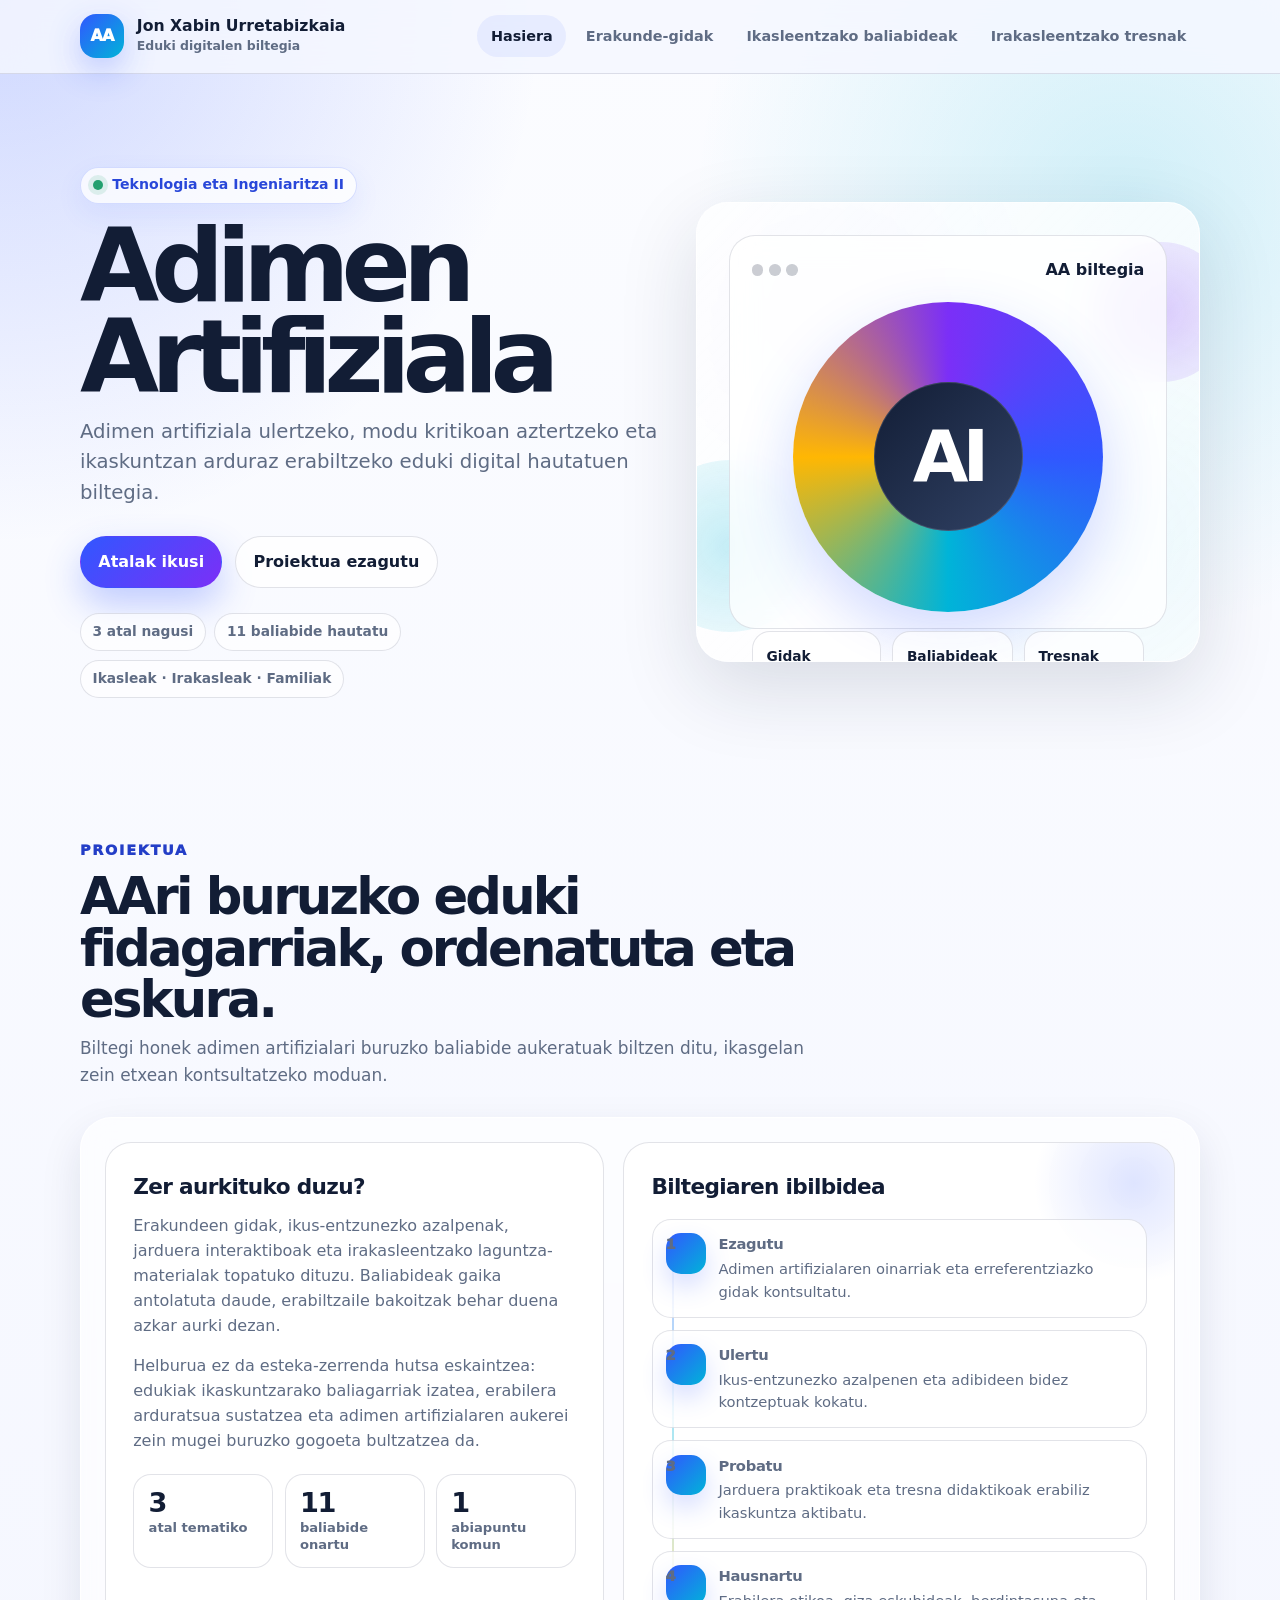
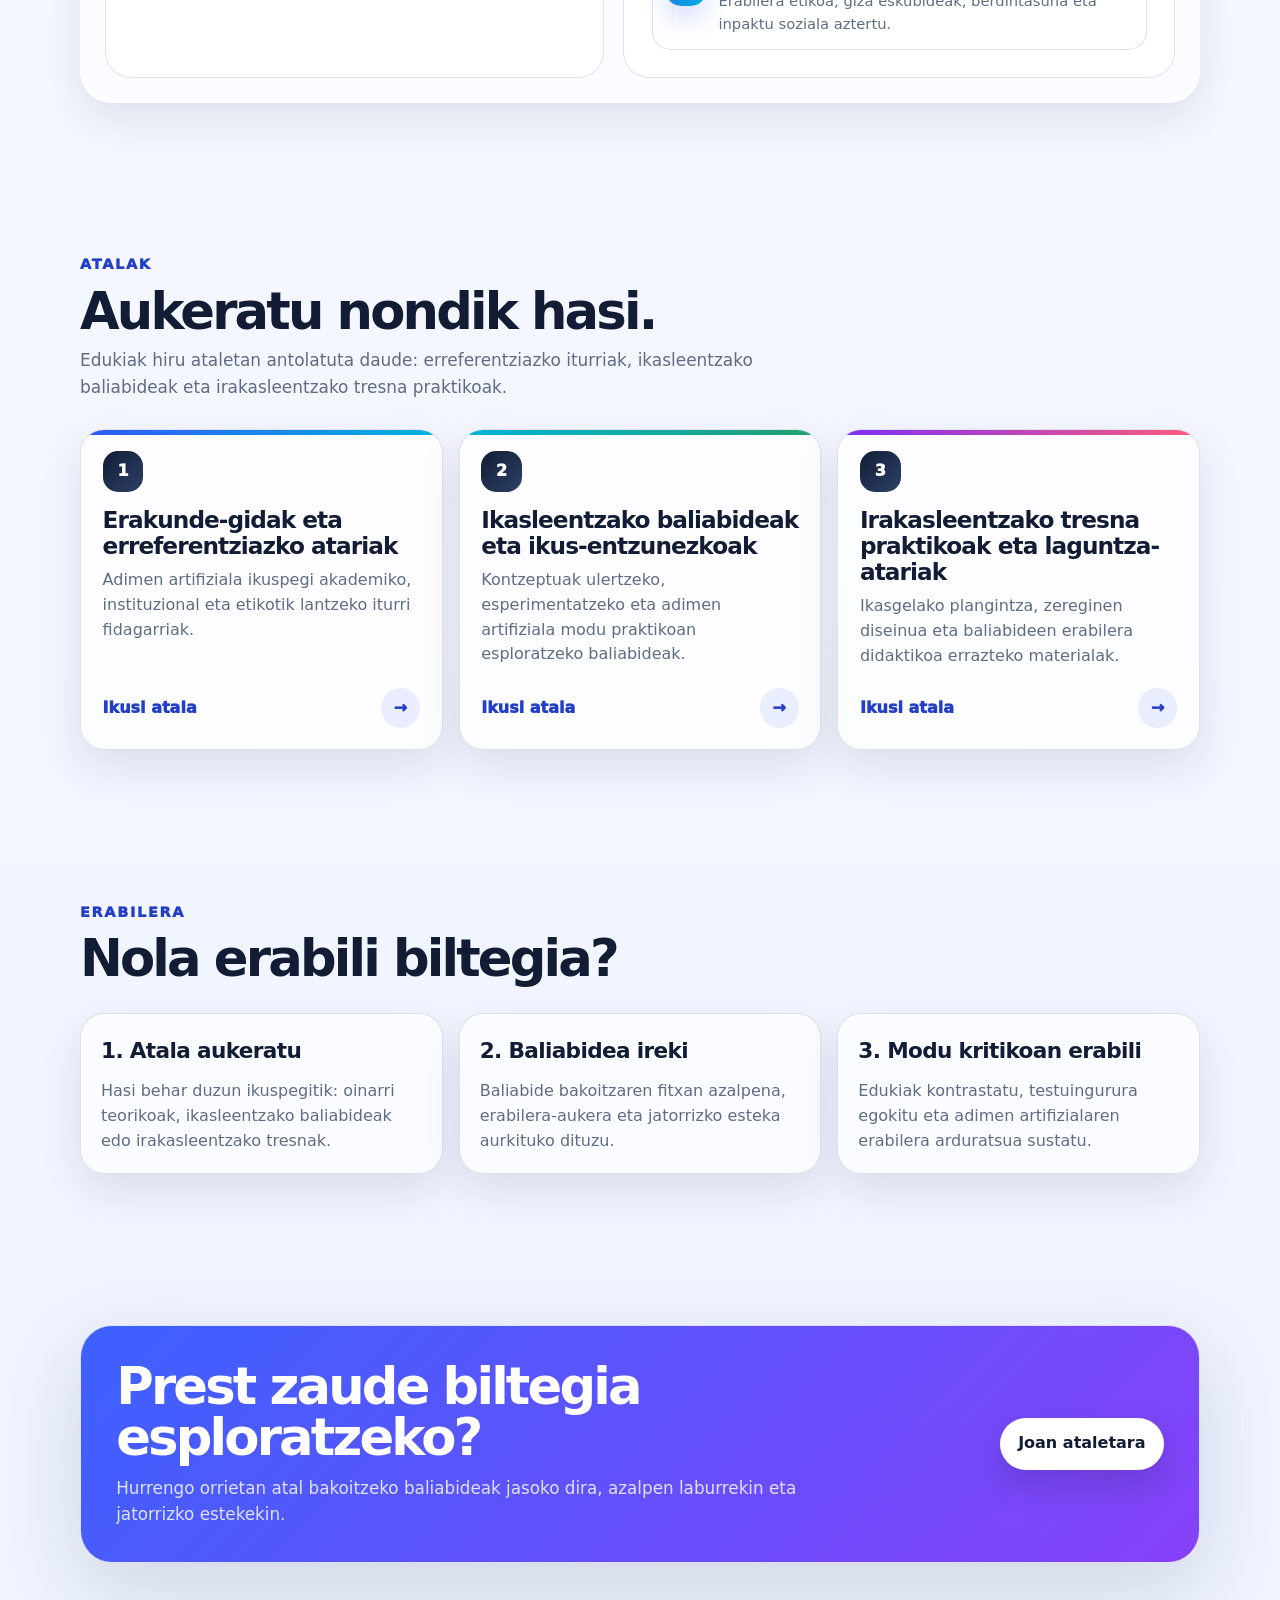
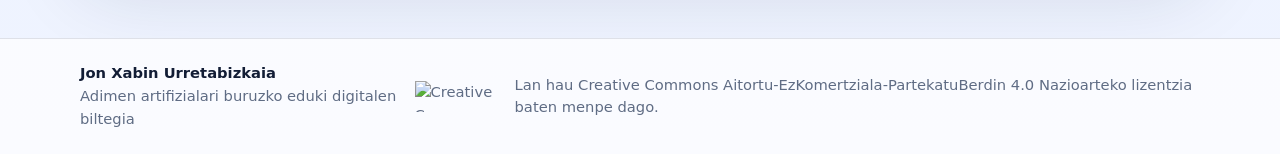
==== index.html @ 2c0e722d "Add files via upload" ====
<!doctype html>
<html lang="eu">
<head>
  <meta charset="utf-8">
  <meta name="viewport" content="width=device-width, initial-scale=1">
  <meta name="description" content="Adimen artifizialari buruzko eduki digitalen biltegi kategorizatua, ikasle, irakasle eta familientzat.">
  <title>Adimen Artifiziala | Eduki digitalen biltegia</title>
  <style>
    :root {
      --bg: #f5f7ff;
      --surface: #ffffff;
      --surface-soft: rgba(255,255,255,.78);
      --ink: #121d35;
      --muted: #5f6c84;
      --line: rgba(31, 45, 80, .13);
      --brand: #3157ff;
      --brand-dark: #233ec7;
      --brand-2: #00b4d8;
      --brand-3: #7b2ff7;
      --accent: #ffb703;
      --green: #23a06f;
      --rose: #ff5c7a;
      --shadow: 0 26px 80px rgba(18, 33, 66, .14);
      --shadow-soft: 0 16px 42px rgba(18, 33, 66, .10);
      --radius-xl: 32px;
      --radius-lg: 24px;
      --radius-md: 18px;
      --max: 1160px;
    }

    * { box-sizing: border-box; }
    html { scroll-behavior: smooth; }
    body {
      margin: 0;
      font-family: Inter, ui-sans-serif, system-ui, -apple-system, BlinkMacSystemFont, "Segoe UI", sans-serif;
      color: var(--ink);
      background:
        radial-gradient(circle at 0 0, rgba(49, 87, 255, .22), transparent 34rem),
        radial-gradient(circle at 88% 6%, rgba(0, 180, 216, .17), transparent 27rem),
        linear-gradient(180deg, #fbfcff 0%, var(--bg) 52%, #eef3ff 100%);
      line-height: 1.55;
    }

    a { color: inherit; }

    .skip-link {
      position: absolute;
      left: -999px;
      top: .8rem;
      z-index: 50;
      padding: .7rem 1rem;
      border-radius: 999px;
      background: var(--ink);
      color: white;
      text-decoration: none;
      font-weight: 800;
    }
    .skip-link:focus { left: .8rem; }

    .site-header {
      position: sticky;
      top: 0;
      z-index: 30;
      border-bottom: 1px solid var(--line);
      background: rgba(245, 247, 255, .84);
      backdrop-filter: blur(18px);
    }

    .header-inner {
      max-width: var(--max);
      margin: 0 auto;
      padding: .9rem 1.25rem;
      display: flex;
      align-items: center;
      justify-content: space-between;
      gap: 1rem;
    }

    .brand {
      display: inline-flex;
      align-items: center;
      gap: .8rem;
      text-decoration: none;
      min-width: fit-content;
    }

    .brand-mark {
      width: 44px;
      height: 44px;
      display: grid;
      place-items: center;
      border-radius: 16px;
      color: white;
      font-weight: 950;
      letter-spacing: -.06em;
      background: linear-gradient(135deg, var(--brand), var(--brand-2));
      box-shadow: 0 12px 32px rgba(49, 87, 255, .28);
    }

    .brand small {
      display: block;
      color: var(--muted);
      font-size: .78rem;
      font-weight: 700;
    }

    .brand strong {
      display: block;
      font-size: .98rem;
      line-height: 1.2;
    }

    nav ul {
      display: flex;
      flex-wrap: wrap;
      justify-content: flex-end;
      gap: .35rem;
      margin: 0;
      padding: 0;
      list-style: none;
    }

    nav a {
      display: inline-flex;
      align-items: center;
      min-height: 42px;
      padding: .56rem .86rem;
      border-radius: 999px;
      color: var(--muted);
      font-size: .9rem;
      font-weight: 800;
      text-decoration: none;
    }

    nav a[aria-current="page"],
    nav a:hover,
    nav a:focus-visible {
      color: var(--ink);
      background: rgba(49, 87, 255, .08);
      outline: none;
    }

    main { overflow: hidden; }

    .section {
      max-width: var(--max);
      margin: 0 auto;
      padding: 4.7rem 1.25rem;
    }

    .hero {
      position: relative;
      max-width: var(--max);
      margin: 0 auto;
      padding: 5.8rem 1.25rem 4.1rem;
      display: grid;
      grid-template-columns: minmax(0, 1.07fr) minmax(310px, .93fr);
      gap: 2.3rem;
      align-items: center;
    }

    .eyebrow {
      display: inline-flex;
      align-items: center;
      gap: .58rem;
      width: fit-content;
      padding: .42rem .76rem;
      border: 1px solid rgba(49, 87, 255, .18);
      border-radius: 999px;
      color: #2947d9;
      background: rgba(255, 255, 255, .74);
      font-size: .88rem;
      font-weight: 850;
      box-shadow: 0 10px 28px rgba(49, 87, 255, .08);
    }

    .eyebrow::before {
      content: "";
      width: .62rem;
      height: .62rem;
      border-radius: 50%;
      background: var(--green);
      box-shadow: 0 0 0 5px rgba(35, 160, 111, .13);
    }

    h1 {
      margin: 1.1rem 0 .95rem;
      max-width: 11ch;
      font-size: clamp(3.15rem, 8vw, 7rem);
      line-height: .88;
      letter-spacing: -.08em;
    }

    .hero-lead {
      max-width: 62ch;
      margin: 0;
      color: var(--muted);
      font-size: clamp(1.05rem, 2vw, 1.23rem);
    }

    .hero-actions {
      display: flex;
      flex-wrap: wrap;
      gap: .8rem;
      margin-top: 1.75rem;
    }

    .button {
      display: inline-flex;
      align-items: center;
      justify-content: center;
      min-height: 49px;
      padding: .78rem 1.08rem;
      border: 1px solid transparent;
      border-radius: 999px;
      font-weight: 900;
      text-decoration: none;
      transition: transform .18s ease, box-shadow .18s ease, background .18s ease;
    }

    .button:hover,
    .button:focus-visible {
      transform: translateY(-2px);
      outline: none;
    }

    .button-primary {
      color: white;
      background: linear-gradient(135deg, var(--brand), var(--brand-3));
      box-shadow: 0 16px 36px rgba(49, 87, 255, .29);
    }

    .button-secondary {
      color: var(--ink);
      border-color: var(--line);
      background: rgba(255, 255, 255, .78);
    }

    .hero-tags {
      display: flex;
      flex-wrap: wrap;
      gap: .55rem;
      margin-top: 1.55rem;
    }

    .tag {
      display: inline-flex;
      align-items: center;
      gap: .42rem;
      padding: .46rem .72rem;
      border: 1px solid var(--line);
      border-radius: 999px;
      color: var(--muted);
      background: rgba(255, 255, 255, .64);
      font-size: .86rem;
      font-weight: 780;
    }

    .hero-visual {
      position: relative;
      min-height: 460px;
      border: 1px solid rgba(255,255,255,.86);
      border-radius: var(--radius-xl);
      background:
        linear-gradient(135deg, rgba(255,255,255,.94), rgba(255,255,255,.64)),
        radial-gradient(circle at 20% 20%, rgba(49, 87, 255, .22), transparent 15rem),
        radial-gradient(circle at 82% 72%, rgba(0, 180, 216, .22), transparent 14rem);
      box-shadow: var(--shadow);
      overflow: hidden;
    }

    .orb {
      position: absolute;
      border-radius: 50%;
      filter: blur(.2px);
      opacity: .9;
    }

    .orb-1 {
      width: 8.8rem;
      height: 8.8rem;
      right: -2rem;
      top: 2.4rem;
      background: radial-gradient(circle, rgba(123,47,247,.26), rgba(123,47,247,.05));
    }

    .orb-2 {
      width: 10.8rem;
      height: 10.8rem;
      left: -3.4rem;
      bottom: 1.8rem;
      background: radial-gradient(circle, rgba(0,180,216,.25), rgba(0,180,216,.04));
    }

    .visual-card {
      position: absolute;
      inset: 2rem;
      display: grid;
      align-content: space-between;
      border: 1px solid var(--line);
      border-radius: 26px;
      padding: 1.35rem;
      background: rgba(255, 255, 255, .78);
      backdrop-filter: blur(14px);
    }

    .visual-top {
      display: flex;
      align-items: center;
      justify-content: space-between;
      gap: 1rem;
    }

    .window-dots {
      display: flex;
      gap: .36rem;
    }

    .window-dots span {
      width: .72rem;
      height: .72rem;
      border-radius: 50%;
      background: rgba(18, 29, 53, .22);
    }

    .ai-core {
      width: min(100%, 310px);
      aspect-ratio: 1;
      margin: 1.2rem auto;
      display: grid;
      place-items: center;
      border-radius: 50%;
      background:
        radial-gradient(circle, rgba(255,255,255,.97) 0 31%, transparent 32%),
        conic-gradient(from 90deg, var(--brand), var(--brand-2), var(--accent), var(--brand-3), var(--brand));
      box-shadow: 0 24px 60px rgba(49, 87, 255, .22);
    }

    .ai-core strong {
      width: 48%;
      aspect-ratio: 1;
      display: grid;
      place-items: center;
      border-radius: 50%;
      color: white;
      font-size: clamp(2.4rem, 6vw, 4.5rem);
      letter-spacing: -.08em;
      background: linear-gradient(135deg, var(--ink), #314265);
      box-shadow: inset 0 0 0 1px rgba(255,255,255,.14);
    }

    .visual-grid {
      display: grid;
      grid-template-columns: repeat(3, 1fr);
      gap: .7rem;
    }

    .mini-card {
      min-height: 92px;
      border: 1px solid var(--line);
      border-radius: 18px;
      padding: .85rem;
      background: rgba(255,255,255,.70);
    }

    .mini-card b {
      display: block;
      margin-bottom: .2rem;
      font-size: .86rem;
    }

    .mini-card span {
      display: block;
      color: var(--muted);
      font-size: .77rem;
      line-height: 1.35;
    }

    .section-head {
      display: grid;
      gap: .65rem;
      max-width: 760px;
      margin-bottom: 1.8rem;
    }

    .section-kicker {
      color: var(--brand-dark);
      font-size: .9rem;
      font-weight: 950;
      text-transform: uppercase;
      letter-spacing: .12em;
    }

    h2 {
      margin: 0;
      font-size: clamp(2rem, 4vw, 3.35rem);
      line-height: 1;
      letter-spacing: -.055em;
    }

    .section-head p {
      margin: 0;
      color: var(--muted);
      font-size: 1.06rem;
    }

    .intro-panel {
      display: grid;
      grid-template-columns: minmax(0, .95fr) minmax(300px, 1.05fr);
      gap: 1.2rem;
      align-items: stretch;
      border: 1px solid rgba(255,255,255,.82);
      border-radius: var(--radius-xl);
      padding: clamp(1rem, 2.5vw, 1.5rem);
      background: rgba(255, 255, 255, .62);
      box-shadow: var(--shadow-soft);
      backdrop-filter: blur(14px);
    }

    .intro-copy,
    .infographic {
      border: 1px solid var(--line);
      border-radius: 26px;
      background: rgba(255,255,255,.78);
    }

    .intro-copy {
      padding: clamp(1.2rem, 3vw, 1.7rem);
    }

    .intro-copy h3,
    .infographic h3,
    .use-card h3 {
      margin: 0 0 .7rem;
      font-size: 1.35rem;
      letter-spacing: -.03em;
    }

    .intro-copy p {
      margin: 0 0 1rem;
      color: var(--muted);
    }

    .intro-stats {
      display: grid;
      grid-template-columns: repeat(3, 1fr);
      gap: .7rem;
      margin-top: 1.25rem;
    }

    .stat {
      padding: .9rem;
      border: 1px solid var(--line);
      border-radius: 18px;
      background: #fff;
    }

    .stat strong {
      display: block;
      font-size: 1.7rem;
      line-height: 1;
      letter-spacing: -.05em;
    }

    .stat span {
      display: block;
      margin-top: .25rem;
      color: var(--muted);
      font-size: .82rem;
      font-weight: 730;
      line-height: 1.25;
    }

    .infographic {
      position: relative;
      padding: clamp(1.2rem, 3vw, 1.7rem);
      overflow: hidden;
    }

    .infographic::before {
      content: "";
      position: absolute;
      right: -4rem;
      top: -4rem;
      width: 13rem;
      height: 13rem;
      border-radius: 50%;
      background: radial-gradient(circle, rgba(49, 87, 255, .16), transparent 68%);
    }

    .flow {
      position: relative;
      display: grid;
      gap: .75rem;
      margin-top: 1rem;
    }

    .flow::before {
      content: "";
      position: absolute;
      left: 1.27rem;
      top: 1.7rem;
      bottom: 1.7rem;
      width: 2px;
      background: linear-gradient(180deg, var(--brand), var(--brand-2), var(--accent));
      opacity: .32;
    }

    .flow-item {
      position: relative;
      display: grid;
      grid-template-columns: 2.55rem 1fr;
      gap: .75rem;
      align-items: start;
      padding: .82rem;
      border: 1px solid var(--line);
      border-radius: 19px;
      background: rgba(255,255,255,.82);
    }

    .flow-icon {
      position: relative;
      z-index: 1;
      width: 2.55rem;
      height: 2.55rem;
      display: grid;
      place-items: center;
      border-radius: 15px;
      color: white;
      font-weight: 950;
      background: linear-gradient(135deg, var(--brand), var(--brand-2));
      box-shadow: 0 12px 26px rgba(49, 87, 255, .20);
    }

    .flow-item b {
      display: block;
      margin-bottom: .12rem;
      letter-spacing: -.02em;
    }

    .flow-item span {
      display: block;
      color: var(--muted);
      font-size: .92rem;
    }

    .category-grid {
      display: grid;
      grid-template-columns: repeat(3, 1fr);
      gap: 1rem;
      margin-top: 1.25rem;
    }

    .category-card {
      position: relative;
      min-height: 290px;
      display: flex;
      flex-direction: column;
      justify-content: space-between;
      gap: 1.25rem;
      padding: 1.35rem;
      border: 1px solid var(--line);
      border-radius: var(--radius-lg);
      background: rgba(255,255,255,.78);
      box-shadow: var(--shadow-soft);
      text-decoration: none;
      overflow: hidden;
      transition: transform .18s ease, box-shadow .18s ease, border-color .18s ease;
    }

    .category-card::before {
      content: "";
      position: absolute;
      inset: 0 0 auto 0;
      height: .35rem;
      background: linear-gradient(90deg, var(--brand), var(--brand-2));
    }

    .category-card:nth-child(2)::before { background: linear-gradient(90deg, var(--brand-2), var(--green)); }
    .category-card:nth-child(3)::before { background: linear-gradient(90deg, var(--brand-3), var(--rose)); }

    .category-card:hover,
    .category-card:focus-visible {
      transform: translateY(-5px);
      border-color: rgba(49, 87, 255, .28);
      box-shadow: 0 28px 70px rgba(18, 33, 66, .15);
      outline: none;
    }

    .category-number {
      width: 2.55rem;
      height: 2.55rem;
      display: grid;
      place-items: center;
      border-radius: 15px;
      color: white;
      font-weight: 950;
      background: linear-gradient(135deg, var(--ink), #2d4067);
    }

    .category-card h3 {
      margin: .95rem 0 .55rem;
      font-size: 1.45rem;
      line-height: 1.12;
      letter-spacing: -.04em;
    }

    .category-card p {
      margin: 0;
      color: var(--muted);
    }

    .card-bottom {
      display: flex;
      align-items: center;
      justify-content: space-between;
      gap: 1rem;
      color: var(--brand-dark);
      font-weight: 930;
    }

    .arrow {
      width: 2.45rem;
      height: 2.45rem;
      display: grid;
      place-items: center;
      border-radius: 50%;
      background: rgba(49, 87, 255, .09);
    }

    .use-grid {
      display: grid;
      grid-template-columns: repeat(3, 1fr);
      gap: 1rem;
    }

    .use-card {
      padding: 1.25rem;
      border: 1px solid var(--line);
      border-radius: var(--radius-lg);
      background: rgba(255,255,255,.72);
      box-shadow: var(--shadow-soft);
    }

    .use-card p {
      margin: 0;
      color: var(--muted);
    }

    .cta {
      border: 1px solid rgba(255,255,255,.8);
      border-radius: var(--radius-xl);
      padding: clamp(1.4rem, 4vw, 2.2rem);
      background:
        linear-gradient(135deg, rgba(49, 87, 255, .94), rgba(123, 47, 247, .91)),
        radial-gradient(circle at 90% 0, rgba(255,255,255,.28), transparent 18rem);
      color: white;
      box-shadow: var(--shadow);
    }

    .cta-inner {
      display: flex;
      align-items: center;
      justify-content: space-between;
      gap: 1.2rem;
    }

    .cta h2 {
      max-width: 700px;
      margin-bottom: .7rem;
    }

    .cta p {
      max-width: 760px;
      margin: 0;
      color: rgba(255,255,255,.82);
      font-size: 1.05rem;
    }

    .cta .button {
      min-width: fit-content;
      color: var(--ink);
      background: white;
      box-shadow: 0 14px 34px rgba(0,0,0,.15);
    }

    .site-footer {
      border-top: 1px solid var(--line);
      background: rgba(255,255,255,.72);
    }

    .footer-inner {
      max-width: var(--max);
      margin: 0 auto;
      padding: 1.45rem 1.25rem;
      display: flex;
      align-items: center;
      justify-content: space-between;
      gap: 1rem;
      color: var(--muted);
      font-size: .92rem;
    }

    .license {
      display: flex;
      align-items: center;
      gap: .75rem;
    }

    .license img {
      width: 88px;
      height: 31px;
      flex: 0 0 auto;
    }

    .footer-inner strong { color: var(--ink); }

    @media (max-width: 920px) {
      .header-inner {
        align-items: flex-start;
        flex-direction: column;
      }

      nav ul { justify-content: flex-start; }

      .hero,
      .intro-panel {
        grid-template-columns: 1fr;
      }

      .hero { padding-top: 4.2rem; }
      .hero-visual { min-height: 410px; }
      .category-grid,
      .use-grid { grid-template-columns: 1fr; }
      .cta-inner { align-items: flex-start; flex-direction: column; }
    }

    @media (max-width: 620px) {
      h1 { font-size: clamp(2.9rem, 18vw, 4.2rem); }
      .section { padding: 3.4rem 1rem; }
      .hero { padding: 3.6rem 1rem 3rem; }
      .visual-card { inset: 1rem; }
      .visual-grid { grid-template-columns: 1fr; }
      .mini-card { min-height: unset; }
      .intro-stats { grid-template-columns: 1fr; }
      .footer-inner { align-items: flex-start; flex-direction: column; }
      .license { align-items: flex-start; flex-direction: column; }
    }
  </style>
</head>
<body>
  <a class="skip-link" href="#edukia">Joan edukira</a>

  <header class="site-header">
    <div class="header-inner">
      <a class="brand" href="index.html" aria-label="Hasierara joan">
        <span class="brand-mark" aria-hidden="true">AA</span>
        <span>
          <strong>Jon Xabin Urretabizkaia</strong>
          <small>Eduki digitalen biltegia</small>
        </span>
      </a>

      <nav aria-label="Nabigazio nagusia">
        <ul>
          <li><a href="index.html" aria-current="page">Hasiera</a></li>
          <li><a href="erakunde-gidak.html">Erakunde-gidak</a></li>
          <li><a href="ikasleentzako-baliabideak.html">Ikasleentzako baliabideak</a></li>
          <li><a href="irakasleentzako-tresnak.html">Irakasleentzako tresnak</a></li>
        </ul>
      </nav>
    </div>
  </header>

  <main id="edukia">
    <section class="hero" aria-labelledby="hero-title">
      <div>
        <span class="eyebrow">Teknologia eta Ingeniaritza II</span>
        <h1 id="hero-title">Adimen Artifiziala</h1>
        <p class="hero-lead">
          Adimen artifiziala ulertzeko, modu kritikoan aztertzeko eta ikaskuntzan arduraz erabiltzeko eduki digital hautatuen biltegia.
        </p>
        <div class="hero-actions">
          <a class="button button-primary" href="#atalak">Atalak ikusi</a>
          <a class="button button-secondary" href="#proiektua">Proiektua ezagutu</a>
        </div>
        <div class="hero-tags" aria-label="Biltegiaren ezaugarri nagusiak">
          <span class="tag">3 atal nagusi</span>
          <span class="tag">11 baliabide hautatu</span>
          <span class="tag">Ikasleak · Irakasleak · Familiak</span>
        </div>
      </div>

      <div class="hero-visual" aria-hidden="true">
        <span class="orb orb-1"></span>
        <span class="orb orb-2"></span>
        <div class="visual-card">
          <div class="visual-top">
            <div class="window-dots"><span></span><span></span><span></span></div>
            <strong>AA biltegia</strong>
          </div>
          <div class="ai-core"><strong>AI</strong></div>
          <div class="visual-grid">
            <div class="mini-card"><b>Gidak</b><span>Erreferentziazko iturriak</span></div>
            <div class="mini-card"><b>Baliabideak</b><span>Ikasgelarako edukiak</span></div>
            <div class="mini-card"><b>Tresnak</b><span>Praktikarako laguntzak</span></div>
          </div>
        </div>
      </div>
    </section>

    <section id="proiektua" class="section" aria-labelledby="proiektua-title">
      <div class="section-head">
        <span class="section-kicker">Proiektua</span>
        <h2 id="proiektua-title">AAri buruzko eduki fidagarriak, ordenatuta eta eskura.</h2>
        <p>
          Biltegi honek adimen artifizialari buruzko baliabide aukeratuak biltzen ditu, ikasgelan zein etxean kontsultatzeko moduan.
        </p>
      </div>

      <div class="intro-panel">
        <article class="intro-copy">
          <h3>Zer aurkituko duzu?</h3>
          <p>
            Erakundeen gidak, ikus-entzunezko azalpenak, jarduera interaktiboak eta irakasleentzako laguntza-materialak topatuko dituzu. Baliabideak gaika antolatuta daude, erabiltzaile bakoitzak behar duena azkar aurki dezan.
          </p>
          <p>
            Helburua ez da esteka-zerrenda hutsa eskaintzea: edukiak ikaskuntzarako baliagarriak izatea, erabilera arduratsua sustatzea eta adimen artifizialaren aukerei zein mugei buruzko gogoeta bultzatzea da.
          </p>

          <div class="intro-stats" aria-label="Biltegiaren laburpena">
            <div class="stat"><strong>3</strong><span>atal tematiko</span></div>
            <div class="stat"><strong>11</strong><span>baliabide onartu</span></div>
            <div class="stat"><strong>1</strong><span>abiapuntu komun</span></div>
          </div>
        </article>

        <aside class="infographic" aria-labelledby="infografia-title">
          <h3 id="infografia-title">Biltegiaren ibilbidea</h3>
          <div class="flow">
            <div class="flow-item">
              <span class="flow-icon">1</span>
              <span><b>Ezagutu</b><span>Adimen artifizialaren oinarriak eta erreferentziazko gidak kontsultatu.</span></span>
            </div>
            <div class="flow-item">
              <span class="flow-icon">2</span>
              <span><b>Ulertu</b><span>Ikus-entzunezko azalpenen eta adibideen bidez kontzeptuak kokatu.</span></span>
            </div>
            <div class="flow-item">
              <span class="flow-icon">3</span>
              <span><b>Probatu</b><span>Jarduera praktikoak eta tresna didaktikoak erabiliz ikaskuntza aktibatu.</span></span>
            </div>
            <div class="flow-item">
              <span class="flow-icon">4</span>
              <span><b>Hausnartu</b><span>Erabilera etikoa, giza eskubideak, berdintasuna eta inpaktu soziala aztertu.</span></span>
            </div>
          </div>
        </aside>
      </div>
    </section>

    <section id="atalak" class="section" aria-labelledby="atalak-title">
      <div class="section-head">
        <span class="section-kicker">Atalak</span>
        <h2 id="atalak-title">Aukeratu nondik hasi.</h2>
        <p>
          Edukiak hiru ataletan antolatuta daude: erreferentziazko iturriak, ikasleentzako baliabideak eta irakasleentzako tresna praktikoak.
        </p>
      </div>

      <div class="category-grid">
        <a class="category-card" href="erakunde-gidak.html">
          <div>
            <span class="category-number">1</span>
            <h3>Erakunde-gidak eta erreferentziazko atariak</h3>
            <p>Adimen artifiziala ikuspegi akademiko, instituzional eta etikotik lantzeko iturri fidagarriak.</p>
          </div>
          <div class="card-bottom"><span>Ikusi atala</span><span class="arrow">→</span></div>
        </a>

        <a class="category-card" href="ikasleentzako-baliabideak.html">
          <div>
            <span class="category-number">2</span>
            <h3>Ikasleentzako baliabideak eta ikus-entzunezkoak</h3>
            <p>Kontzeptuak ulertzeko, esperimentatzeko eta adimen artifiziala modu praktikoan esploratzeko baliabideak.</p>
          </div>
          <div class="card-bottom"><span>Ikusi atala</span><span class="arrow">→</span></div>
        </a>

        <a class="category-card" href="irakasleentzako-tresnak.html">
          <div>
            <span class="category-number">3</span>
            <h3>Irakasleentzako tresna praktikoak eta laguntza-atariak</h3>
            <p>Ikasgelako plangintza, zereginen diseinua eta baliabideen erabilera didaktikoa errazteko materialak.</p>
          </div>
          <div class="card-bottom"><span>Ikusi atala</span><span class="arrow">→</span></div>
        </a>
      </div>
    </section>

    <section class="section" aria-labelledby="erabilera-title">
      <div class="section-head">
        <span class="section-kicker">Erabilera</span>
        <h2 id="erabilera-title">Nola erabili biltegia?</h2>
      </div>

      <div class="use-grid">
        <article class="use-card">
          <h3>1. Atala aukeratu</h3>
          <p>Hasi behar duzun ikuspegitik: oinarri teorikoak, ikasleentzako baliabideak edo irakasleentzako tresnak.</p>
        </article>
        <article class="use-card">
          <h3>2. Baliabidea ireki</h3>
          <p>Baliabide bakoitzaren fitxan azalpena, erabilera-aukera eta jatorrizko esteka aurkituko dituzu.</p>
        </article>
        <article class="use-card">
          <h3>3. Modu kritikoan erabili</h3>
          <p>Edukiak kontrastatu, testuingurura egokitu eta adimen artifizialaren erabilera arduratsua sustatu.</p>
        </article>
      </div>
    </section>

    <section class="section" aria-labelledby="cta-title">
      <div class="cta">
        <div class="cta-inner">
          <div>
            <h2 id="cta-title">Prest zaude biltegia esploratzeko?</h2>
            <p>Hurrengo orrietan atal bakoitzeko baliabideak jasoko dira, azalpen laburrekin eta jatorrizko estekekin.</p>
          </div>
          <a class="button" href="#atalak">Joan ataletara</a>
        </div>
      </div>
    </section>
  </main>

  <footer class="site-footer">
    <div class="footer-inner">
      <div>
        <strong>Jon Xabin Urretabizkaia</strong><br>
        Adimen artifizialari buruzko eduki digitalen biltegia
      </div>
      <div class="license">
        <img src="https://licensebuttons.net/l/by-nc-sa/4.0/88x31.png" alt="Creative Commons BY-NC-SA 4.0 lizentziaren ikonoa">
        <span>Lan hau Creative Commons Aitortu-EzKomertziala-PartekatuBerdin 4.0 Nazioarteko lizentzia baten menpe dago.</span>
      </div>
    </div>
  </footer>
</body>
</html>
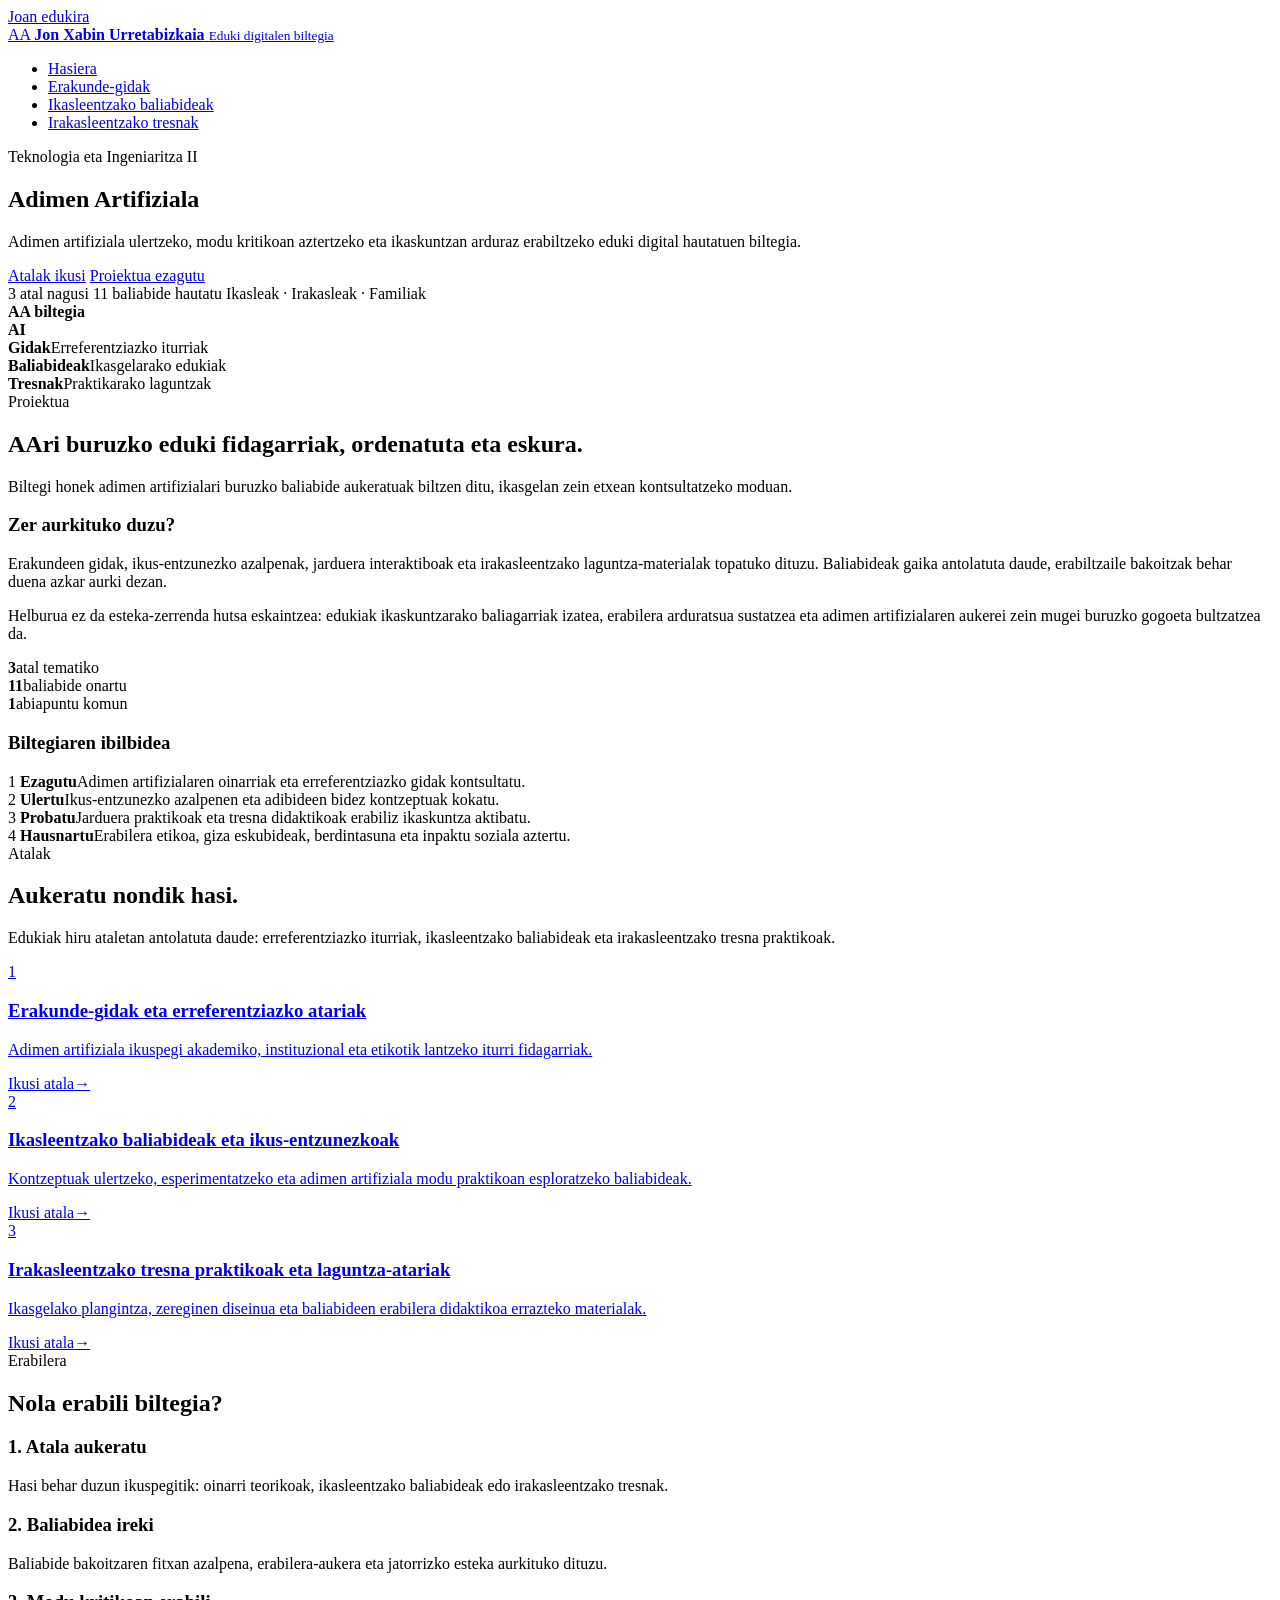
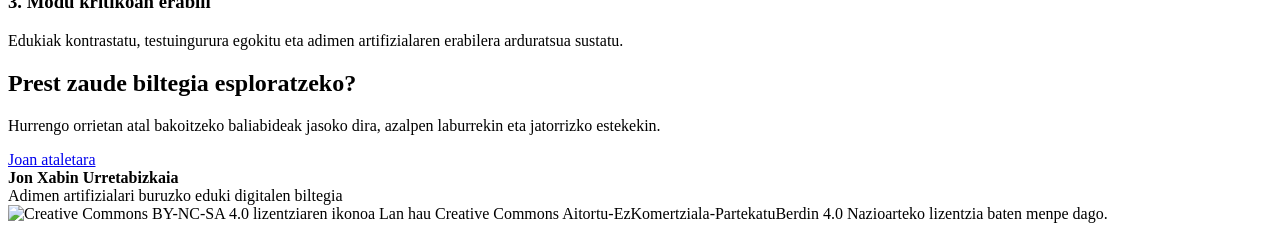
==== commit 4811a85f: "Remove CSS styles from index.html Removed extensive CSS styles from index.html." ====
--- a/index.html
+++ b/index.html
@@ -5,748 +5,6 @@
   <meta name="viewport" content="width=device-width, initial-scale=1">
   <meta name="description" content="Adimen artifizialari buruzko eduki digitalen biltegi kategorizatua, ikasle, irakasle eta familientzat.">
   <title>Adimen Artifiziala | Eduki digitalen biltegia</title>
-  <style>
-    :root {
-      --bg: #f5f7ff;
-      --surface: #ffffff;
-      --surface-soft: rgba(255,255,255,.78);
-      --ink: #121d35;
-      --muted: #5f6c84;
-      --line: rgba(31, 45, 80, .13);
-      --brand: #3157ff;
-      --brand-dark: #233ec7;
-      --brand-2: #00b4d8;
-      --brand-3: #7b2ff7;
-      --accent: #ffb703;
-      --green: #23a06f;
-      --rose: #ff5c7a;
-      --shadow: 0 26px 80px rgba(18, 33, 66, .14);
-      --shadow-soft: 0 16px 42px rgba(18, 33, 66, .10);
-      --radius-xl: 32px;
-      --radius-lg: 24px;
-      --radius-md: 18px;
-      --max: 1160px;
-    }
-
-    * { box-sizing: border-box; }
-    html { scroll-behavior: smooth; }
-    body {
-      margin: 0;
-      font-family: Inter, ui-sans-serif, system-ui, -apple-system, BlinkMacSystemFont, "Segoe UI", sans-serif;
-      color: var(--ink);
-      background:
-        radial-gradient(circle at 0 0, rgba(49, 87, 255, .22), transparent 34rem),
-        radial-gradient(circle at 88% 6%, rgba(0, 180, 216, .17), transparent 27rem),
-        linear-gradient(180deg, #fbfcff 0%, var(--bg) 52%, #eef3ff 100%);
-      line-height: 1.55;
-    }
-
-    a { color: inherit; }
-
-    .skip-link {
-      position: absolute;
-      left: -999px;
-      top: .8rem;
-      z-index: 50;
-      padding: .7rem 1rem;
-      border-radius: 999px;
-      background: var(--ink);
-      color: white;
-      text-decoration: none;
-      font-weight: 800;
-    }
-    .skip-link:focus { left: .8rem; }
-
-    .site-header {
-      position: sticky;
-      top: 0;
-      z-index: 30;
-      border-bottom: 1px solid var(--line);
-      background: rgba(245, 247, 255, .84);
-      backdrop-filter: blur(18px);
-    }
-
-    .header-inner {
-      max-width: var(--max);
-      margin: 0 auto;
-      padding: .9rem 1.25rem;
-      display: flex;
-      align-items: center;
-      justify-content: space-between;
-      gap: 1rem;
-    }
-
-    .brand {
-      display: inline-flex;
-      align-items: center;
-      gap: .8rem;
-      text-decoration: none;
-      min-width: fit-content;
-    }
-
-    .brand-mark {
-      width: 44px;
-      height: 44px;
-      display: grid;
-      place-items: center;
-      border-radius: 16px;
-      color: white;
-      font-weight: 950;
-      letter-spacing: -.06em;
-      background: linear-gradient(135deg, var(--brand), var(--brand-2));
-      box-shadow: 0 12px 32px rgba(49, 87, 255, .28);
-    }
-
-    .brand small {
-      display: block;
-      color: var(--muted);
-      font-size: .78rem;
-      font-weight: 700;
-    }
-
-    .brand strong {
-      display: block;
-      font-size: .98rem;
-      line-height: 1.2;
-    }
-
-    nav ul {
-      display: flex;
-      flex-wrap: wrap;
-      justify-content: flex-end;
-      gap: .35rem;
-      margin: 0;
-      padding: 0;
-      list-style: none;
-    }
-
-    nav a {
-      display: inline-flex;
-      align-items: center;
-      min-height: 42px;
-      padding: .56rem .86rem;
-      border-radius: 999px;
-      color: var(--muted);
-      font-size: .9rem;
-      font-weight: 800;
-      text-decoration: none;
-    }
-
-    nav a[aria-current="page"],
-    nav a:hover,
-    nav a:focus-visible {
-      color: var(--ink);
-      background: rgba(49, 87, 255, .08);
-      outline: none;
-    }
-
-    main { overflow: hidden; }
-
-    .section {
-      max-width: var(--max);
-      margin: 0 auto;
-      padding: 4.7rem 1.25rem;
-    }
-
-    .hero {
-      position: relative;
-      max-width: var(--max);
-      margin: 0 auto;
-      padding: 5.8rem 1.25rem 4.1rem;
-      display: grid;
-      grid-template-columns: minmax(0, 1.07fr) minmax(310px, .93fr);
-      gap: 2.3rem;
-      align-items: center;
-    }
-
-    .eyebrow {
-      display: inline-flex;
-      align-items: center;
-      gap: .58rem;
-      width: fit-content;
-      padding: .42rem .76rem;
-      border: 1px solid rgba(49, 87, 255, .18);
-      border-radius: 999px;
-      color: #2947d9;
-      background: rgba(255, 255, 255, .74);
-      font-size: .88rem;
-      font-weight: 850;
-      box-shadow: 0 10px 28px rgba(49, 87, 255, .08);
-    }
-
-    .eyebrow::before {
-      content: "";
-      width: .62rem;
-      height: .62rem;
-      border-radius: 50%;
-      background: var(--green);
-      box-shadow: 0 0 0 5px rgba(35, 160, 111, .13);
-    }
-
-    h1 {
-      margin: 1.1rem 0 .95rem;
-      max-width: 11ch;
-      font-size: clamp(3.15rem, 8vw, 7rem);
-      line-height: .88;
-      letter-spacing: -.08em;
-    }
-
-    .hero-lead {
-      max-width: 62ch;
-      margin: 0;
-      color: var(--muted);
-      font-size: clamp(1.05rem, 2vw, 1.23rem);
-    }
-
-    .hero-actions {
-      display: flex;
-      flex-wrap: wrap;
-      gap: .8rem;
-      margin-top: 1.75rem;
-    }
-
-    .button {
-      display: inline-flex;
-      align-items: center;
-      justify-content: center;
-      min-height: 49px;
-      padding: .78rem 1.08rem;
-      border: 1px solid transparent;
-      border-radius: 999px;
-      font-weight: 900;
-      text-decoration: none;
-      transition: transform .18s ease, box-shadow .18s ease, background .18s ease;
-    }
-
-    .button:hover,
-    .button:focus-visible {
-      transform: translateY(-2px);
-      outline: none;
-    }
-
-    .button-primary {
-      color: white;
-      background: linear-gradient(135deg, var(--brand), var(--brand-3));
-      box-shadow: 0 16px 36px rgba(49, 87, 255, .29);
-    }
-
-    .button-secondary {
-      color: var(--ink);
-      border-color: var(--line);
-      background: rgba(255, 255, 255, .78);
-    }
-
-    .hero-tags {
-      display: flex;
-      flex-wrap: wrap;
-      gap: .55rem;
-      margin-top: 1.55rem;
-    }
-
-    .tag {
-      display: inline-flex;
-      align-items: center;
-      gap: .42rem;
-      padding: .46rem .72rem;
-      border: 1px solid var(--line);
-      border-radius: 999px;
-      color: var(--muted);
-      background: rgba(255, 255, 255, .64);
-      font-size: .86rem;
-      font-weight: 780;
-    }
-
-    .hero-visual {
-      position: relative;
-      min-height: 460px;
-      border: 1px solid rgba(255,255,255,.86);
-      border-radius: var(--radius-xl);
-      background:
-        linear-gradient(135deg, rgba(255,255,255,.94), rgba(255,255,255,.64)),
-        radial-gradient(circle at 20% 20%, rgba(49, 87, 255, .22), transparent 15rem),
-        radial-gradient(circle at 82% 72%, rgba(0, 180, 216, .22), transparent 14rem);
-      box-shadow: var(--shadow);
-      overflow: hidden;
-    }
-
-    .orb {
-      position: absolute;
-      border-radius: 50%;
-      filter: blur(.2px);
-      opacity: .9;
-    }
-
-    .orb-1 {
-      width: 8.8rem;
-      height: 8.8rem;
-      right: -2rem;
-      top: 2.4rem;
-      background: radial-gradient(circle, rgba(123,47,247,.26), rgba(123,47,247,.05));
-    }
-
-    .orb-2 {
-      width: 10.8rem;
-      height: 10.8rem;
-      left: -3.4rem;
-      bottom: 1.8rem;
-      background: radial-gradient(circle, rgba(0,180,216,.25), rgba(0,180,216,.04));
-    }
-
-    .visual-card {
-      position: absolute;
-      inset: 2rem;
-      display: grid;
-      align-content: space-between;
-      border: 1px solid var(--line);
-      border-radius: 26px;
-      padding: 1.35rem;
-      background: rgba(255, 255, 255, .78);
-      backdrop-filter: blur(14px);
-    }
-
-    .visual-top {
-      display: flex;
-      align-items: center;
-      justify-content: space-between;
-      gap: 1rem;
-    }
-
-    .window-dots {
-      display: flex;
-      gap: .36rem;
-    }
-
-    .window-dots span {
-      width: .72rem;
-      height: .72rem;
-      border-radius: 50%;
-      background: rgba(18, 29, 53, .22);
-    }
-
-    .ai-core {
-      width: min(100%, 310px);
-      aspect-ratio: 1;
-      margin: 1.2rem auto;
-      display: grid;
-      place-items: center;
-      border-radius: 50%;
-      background:
-        radial-gradient(circle, rgba(255,255,255,.97) 0 31%, transparent 32%),
-        conic-gradient(from 90deg, var(--brand), var(--brand-2), var(--accent), var(--brand-3), var(--brand));
-      box-shadow: 0 24px 60px rgba(49, 87, 255, .22);
-    }
-
-    .ai-core strong {
-      width: 48%;
-      aspect-ratio: 1;
-      display: grid;
-      place-items: center;
-      border-radius: 50%;
-      color: white;
-      font-size: clamp(2.4rem, 6vw, 4.5rem);
-      letter-spacing: -.08em;
-      background: linear-gradient(135deg, var(--ink), #314265);
-      box-shadow: inset 0 0 0 1px rgba(255,255,255,.14);
-    }
-
-    .visual-grid {
-      display: grid;
-      grid-template-columns: repeat(3, 1fr);
-      gap: .7rem;
-    }
-
-    .mini-card {
-      min-height: 92px;
-      border: 1px solid var(--line);
-      border-radius: 18px;
-      padding: .85rem;
-      background: rgba(255,255,255,.70);
-    }
-
-    .mini-card b {
-      display: block;
-      margin-bottom: .2rem;
-      font-size: .86rem;
-    }
-
-    .mini-card span {
-      display: block;
-      color: var(--muted);
-      font-size: .77rem;
-      line-height: 1.35;
-    }
-
-    .section-head {
-      display: grid;
-      gap: .65rem;
-      max-width: 760px;
-      margin-bottom: 1.8rem;
-    }
-
-    .section-kicker {
-      color: var(--brand-dark);
-      font-size: .9rem;
-      font-weight: 950;
-      text-transform: uppercase;
-      letter-spacing: .12em;
-    }
-
-    h2 {
-      margin: 0;
-      font-size: clamp(2rem, 4vw, 3.35rem);
-      line-height: 1;
-      letter-spacing: -.055em;
-    }
-
-    .section-head p {
-      margin: 0;
-      color: var(--muted);
-      font-size: 1.06rem;
-    }
-
-    .intro-panel {
-      display: grid;
-      grid-template-columns: minmax(0, .95fr) minmax(300px, 1.05fr);
-      gap: 1.2rem;
-      align-items: stretch;
-      border: 1px solid rgba(255,255,255,.82);
-      border-radius: var(--radius-xl);
-      padding: clamp(1rem, 2.5vw, 1.5rem);
-      background: rgba(255, 255, 255, .62);
-      box-shadow: var(--shadow-soft);
-      backdrop-filter: blur(14px);
-    }
-
-    .intro-copy,
-    .infographic {
-      border: 1px solid var(--line);
-      border-radius: 26px;
-      background: rgba(255,255,255,.78);
-    }
-
-    .intro-copy {
-      padding: clamp(1.2rem, 3vw, 1.7rem);
-    }
-
-    .intro-copy h3,
-    .infographic h3,
-    .use-card h3 {
-      margin: 0 0 .7rem;
-      font-size: 1.35rem;
-      letter-spacing: -.03em;
-    }
-
-    .intro-copy p {
-      margin: 0 0 1rem;
-      color: var(--muted);
-    }
-
-    .intro-stats {
-      display: grid;
-      grid-template-columns: repeat(3, 1fr);
-      gap: .7rem;
-      margin-top: 1.25rem;
-    }
-
-    .stat {
-      padding: .9rem;
-      border: 1px solid var(--line);
-      border-radius: 18px;
-      background: #fff;
-    }
-
-    .stat strong {
-      display: block;
-      font-size: 1.7rem;
-      line-height: 1;
-      letter-spacing: -.05em;
-    }
-
-    .stat span {
-      display: block;
-      margin-top: .25rem;
-      color: var(--muted);
-      font-size: .82rem;
-      font-weight: 730;
-      line-height: 1.25;
-    }
-
-    .infographic {
-      position: relative;
-      padding: clamp(1.2rem, 3vw, 1.7rem);
-      overflow: hidden;
-    }
-
-    .infographic::before {
-      content: "";
-      position: absolute;
-      right: -4rem;
-      top: -4rem;
-      width: 13rem;
-      height: 13rem;
-      border-radius: 50%;
-      background: radial-gradient(circle, rgba(49, 87, 255, .16), transparent 68%);
-    }
-
-    .flow {
-      position: relative;
-      display: grid;
-      gap: .75rem;
-      margin-top: 1rem;
-    }
-
-    .flow::before {
-      content: "";
-      position: absolute;
-      left: 1.27rem;
-      top: 1.7rem;
-      bottom: 1.7rem;
-      width: 2px;
-      background: linear-gradient(180deg, var(--brand), var(--brand-2), var(--accent));
-      opacity: .32;
-    }
-
-    .flow-item {
-      position: relative;
-      display: grid;
-      grid-template-columns: 2.55rem 1fr;
-      gap: .75rem;
-      align-items: start;
-      padding: .82rem;
-      border: 1px solid var(--line);
-      border-radius: 19px;
-      background: rgba(255,255,255,.82);
-    }
-
-    .flow-icon {
-      position: relative;
-      z-index: 1;
-      width: 2.55rem;
-      height: 2.55rem;
-      display: grid;
-      place-items: center;
-      border-radius: 15px;
-      color: white;
-      font-weight: 950;
-      background: linear-gradient(135deg, var(--brand), var(--brand-2));
-      box-shadow: 0 12px 26px rgba(49, 87, 255, .20);
-    }
-
-    .flow-item b {
-      display: block;
-      margin-bottom: .12rem;
-      letter-spacing: -.02em;
-    }
-
-    .flow-item span {
-      display: block;
-      color: var(--muted);
-      font-size: .92rem;
-    }
-
-    .category-grid {
-      display: grid;
-      grid-template-columns: repeat(3, 1fr);
-      gap: 1rem;
-      margin-top: 1.25rem;
-    }
-
-    .category-card {
-      position: relative;
-      min-height: 290px;
-      display: flex;
-      flex-direction: column;
-      justify-content: space-between;
-      gap: 1.25rem;
-      padding: 1.35rem;
-      border: 1px solid var(--line);
-      border-radius: var(--radius-lg);
-      background: rgba(255,255,255,.78);
-      box-shadow: var(--shadow-soft);
-      text-decoration: none;
-      overflow: hidden;
-      transition: transform .18s ease, box-shadow .18s ease, border-color .18s ease;
-    }
-
-    .category-card::before {
-      content: "";
-      position: absolute;
-      inset: 0 0 auto 0;
-      height: .35rem;
-      background: linear-gradient(90deg, var(--brand), var(--brand-2));
-    }
-
-    .category-card:nth-child(2)::before { background: linear-gradient(90deg, var(--brand-2), var(--green)); }
-    .category-card:nth-child(3)::before { background: linear-gradient(90deg, var(--brand-3), var(--rose)); }
-
-    .category-card:hover,
-    .category-card:focus-visible {
-      transform: translateY(-5px);
-      border-color: rgba(49, 87, 255, .28);
-      box-shadow: 0 28px 70px rgba(18, 33, 66, .15);
-      outline: none;
-    }
-
-    .category-number {
-      width: 2.55rem;
-      height: 2.55rem;
-      display: grid;
-      place-items: center;
-      border-radius: 15px;
-      color: white;
-      font-weight: 950;
-      background: linear-gradient(135deg, var(--ink), #2d4067);
-    }
-
-    .category-card h3 {
-      margin: .95rem 0 .55rem;
-      font-size: 1.45rem;
-      line-height: 1.12;
-      letter-spacing: -.04em;
-    }
-
-    .category-card p {
-      margin: 0;
-      color: var(--muted);
-    }
-
-    .card-bottom {
-      display: flex;
-      align-items: center;
-      justify-content: space-between;
-      gap: 1rem;
-      color: var(--brand-dark);
-      font-weight: 930;
-    }
-
-    .arrow {
-      width: 2.45rem;
-      height: 2.45rem;
-      display: grid;
-      place-items: center;
-      border-radius: 50%;
-      background: rgba(49, 87, 255, .09);
-    }
-
-    .use-grid {
-      display: grid;
-      grid-template-columns: repeat(3, 1fr);
-      gap: 1rem;
-    }
-
-    .use-card {
-      padding: 1.25rem;
-      border: 1px solid var(--line);
-      border-radius: var(--radius-lg);
-      background: rgba(255,255,255,.72);
-      box-shadow: var(--shadow-soft);
-    }
-
-    .use-card p {
-      margin: 0;
-      color: var(--muted);
-    }
-
-    .cta {
-      border: 1px solid rgba(255,255,255,.8);
-      border-radius: var(--radius-xl);
-      padding: clamp(1.4rem, 4vw, 2.2rem);
-      background:
-        linear-gradient(135deg, rgba(49, 87, 255, .94), rgba(123, 47, 247, .91)),
-        radial-gradient(circle at 90% 0, rgba(255,255,255,.28), transparent 18rem);
-      color: white;
-      box-shadow: var(--shadow);
-    }
-
-    .cta-inner {
-      display: flex;
-      align-items: center;
-      justify-content: space-between;
-      gap: 1.2rem;
-    }
-
-    .cta h2 {
-      max-width: 700px;
-      margin-bottom: .7rem;
-    }
-
-    .cta p {
-      max-width: 760px;
-      margin: 0;
-      color: rgba(255,255,255,.82);
-      font-size: 1.05rem;
-    }
-
-    .cta .button {
-      min-width: fit-content;
-      color: var(--ink);
-      background: white;
-      box-shadow: 0 14px 34px rgba(0,0,0,.15);
-    }
-
-    .site-footer {
-      border-top: 1px solid var(--line);
-      background: rgba(255,255,255,.72);
-    }
-
-    .footer-inner {
-      max-width: var(--max);
-      margin: 0 auto;
-      padding: 1.45rem 1.25rem;
-      display: flex;
-      align-items: center;
-      justify-content: space-between;
-      gap: 1rem;
-      color: var(--muted);
-      font-size: .92rem;
-    }
-
-    .license {
-      display: flex;
-      align-items: center;
-      gap: .75rem;
-    }
-
-    .license img {
-      width: 88px;
-      height: 31px;
-      flex: 0 0 auto;
-    }
-
-    .footer-inner strong { color: var(--ink); }
-
-    @media (max-width: 920px) {
-      .header-inner {
-        align-items: flex-start;
-        flex-direction: column;
-      }
-
-      nav ul { justify-content: flex-start; }
-
-      .hero,
-      .intro-panel {
-        grid-template-columns: 1fr;
-      }
-
-      .hero { padding-top: 4.2rem; }
-      .hero-visual { min-height: 410px; }
-      .category-grid,
-      .use-grid { grid-template-columns: 1fr; }
-      .cta-inner { align-items: flex-start; flex-direction: column; }
-    }
-
-    @media (max-width: 620px) {
-      h1 { font-size: clamp(2.9rem, 18vw, 4.2rem); }
-      .section { padding: 3.4rem 1rem; }
-      .hero { padding: 3.6rem 1rem 3rem; }
-      .visual-card { inset: 1rem; }
-      .visual-grid { grid-template-columns: 1fr; }
-      .mini-card { min-height: unset; }
-      .intro-stats { grid-template-columns: 1fr; }
-      .footer-inner { align-items: flex-start; flex-direction: column; }
-      .license { align-items: flex-start; flex-direction: column; }
-    }
-  </style>
 </head>
 <body>
   <a class="skip-link" href="#edukia">Joan edukira</a>
@@ -946,4 +204,4 @@
     </div>
   </footer>
 </body>
-</html>+</html>
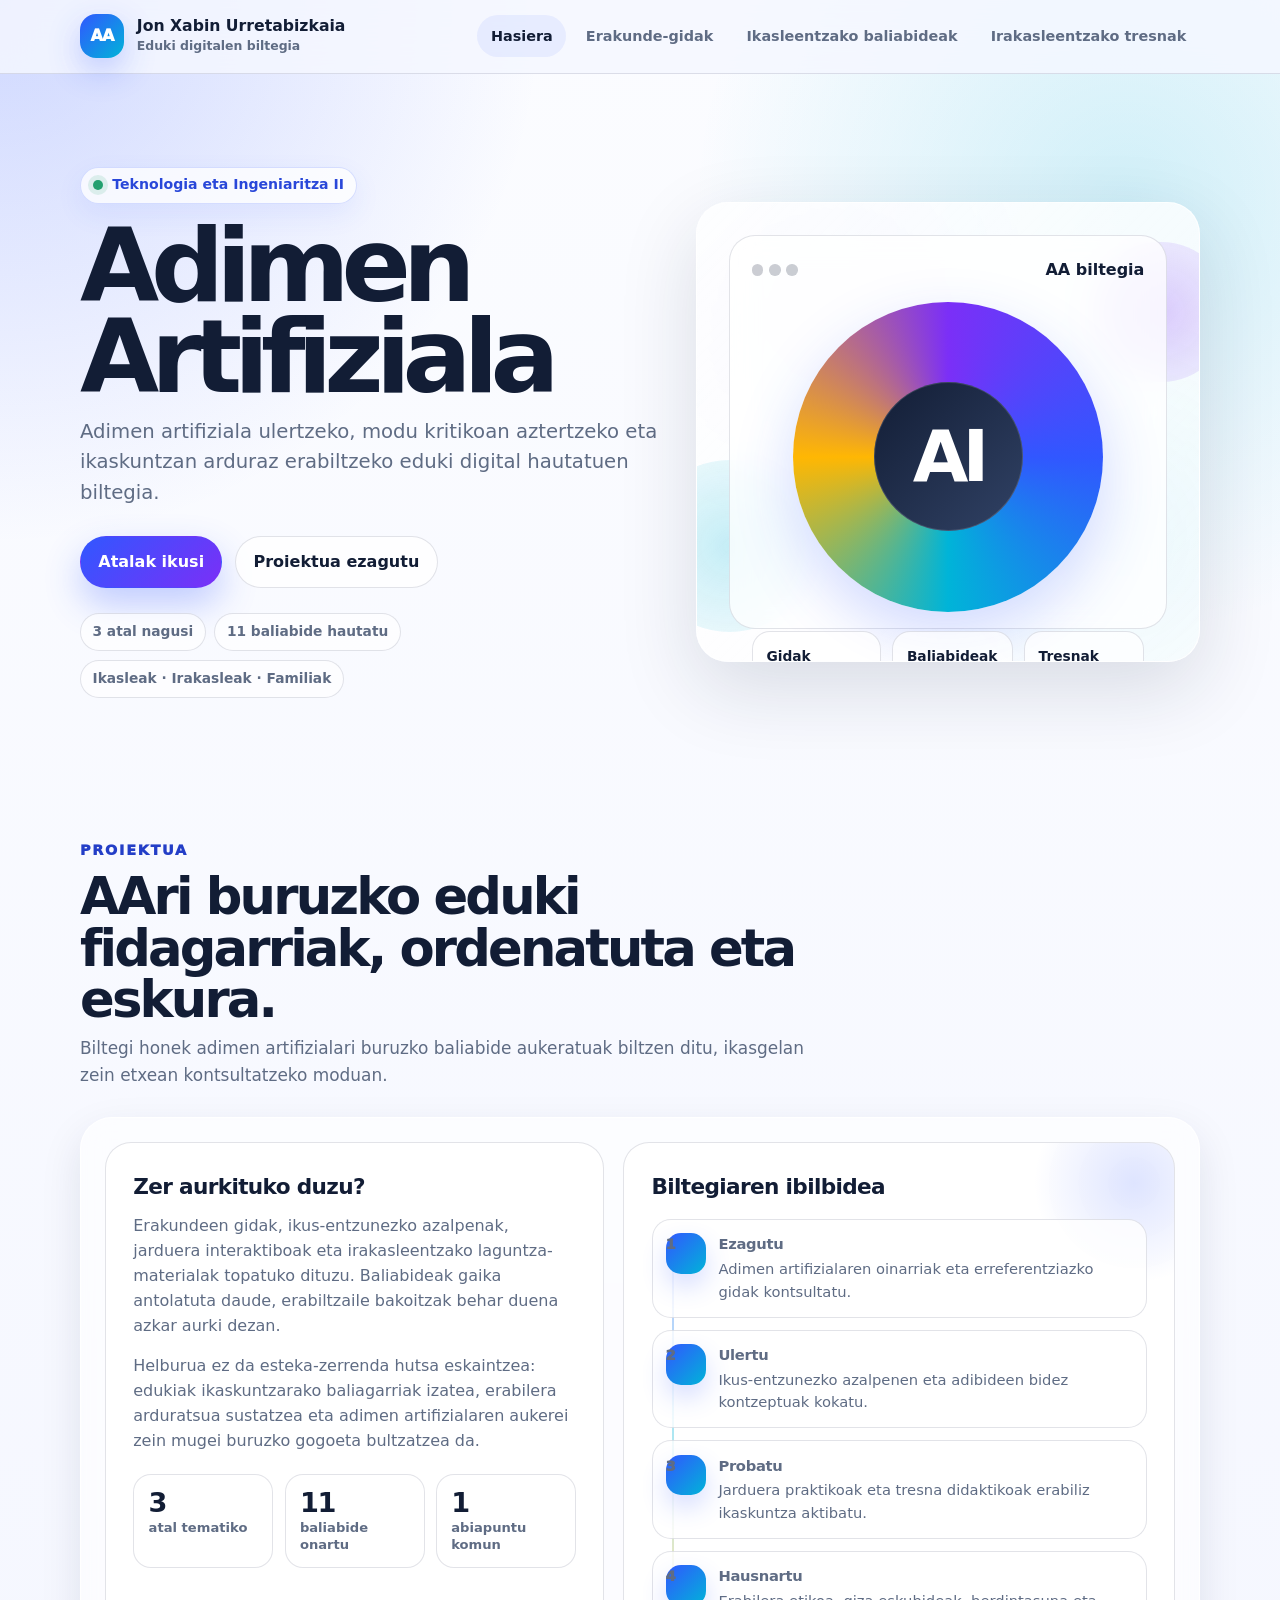
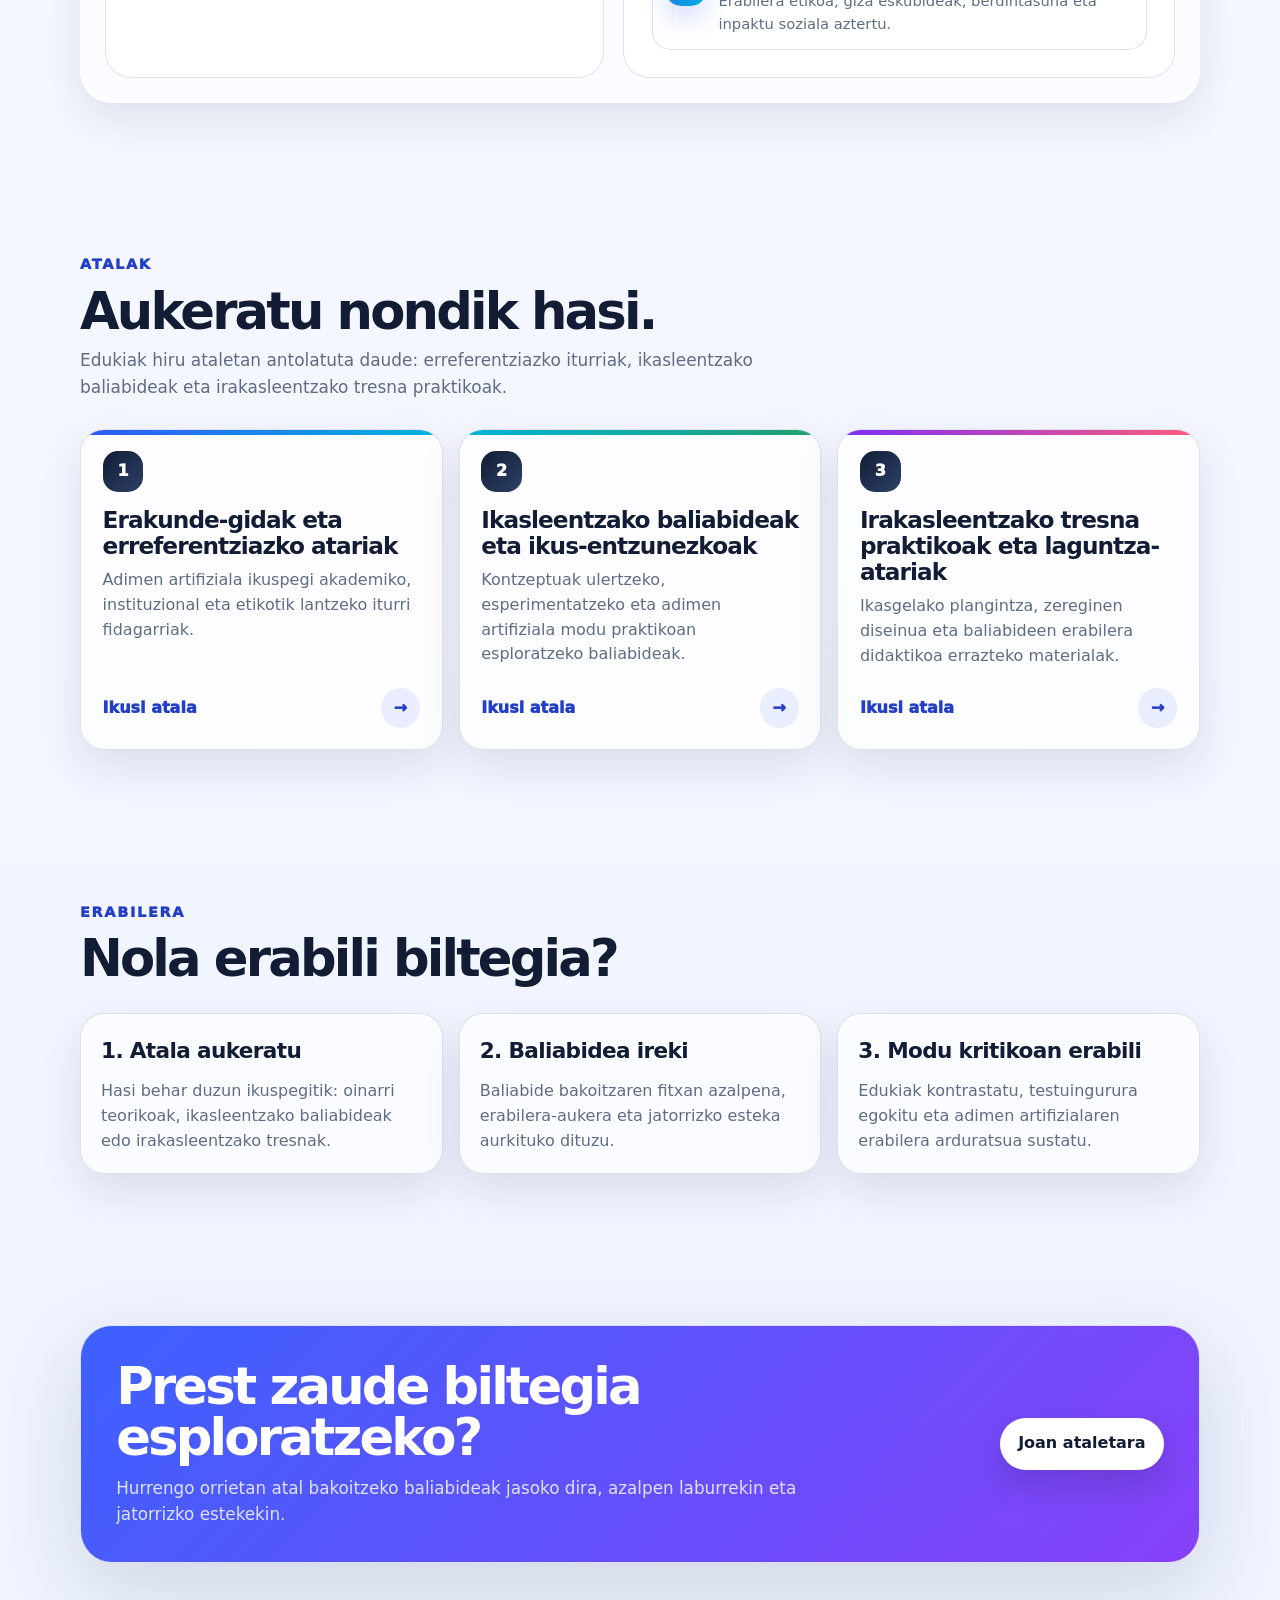
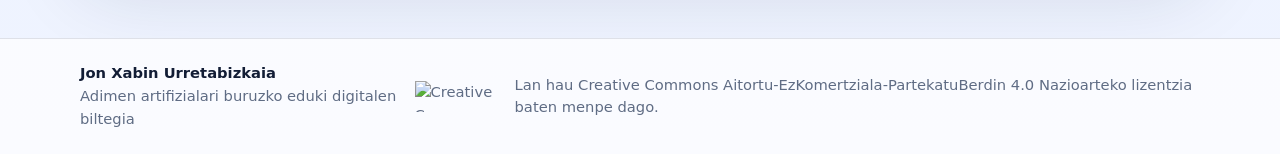
==== commit af3649d9: "Add stylesheet link to index.html" ====
--- a/index.html
+++ b/index.html
@@ -5,6 +5,7 @@
   <meta name="viewport" content="width=device-width, initial-scale=1">
   <meta name="description" content="Adimen artifizialari buruzko eduki digitalen biltegi kategorizatua, ikasle, irakasle eta familientzat.">
   <title>Adimen Artifiziala | Eduki digitalen biltegia</title>
+  <link rel="stylesheet" href="assets/css/styles.css">
 </head>
 <body>
   <a class="skip-link" href="#edukia">Joan edukira</a>
--- a/assets/css/styles.css
+++ b/assets/css/styles.css
@@ -0,0 +1,740 @@
+    :root {
+      --bg: #f5f7ff;
+      --surface: #ffffff;
+      --surface-soft: rgba(255,255,255,.78);
+      --ink: #121d35;
+      --muted: #5f6c84;
+      --line: rgba(31, 45, 80, .13);
+      --brand: #3157ff;
+      --brand-dark: #233ec7;
+      --brand-2: #00b4d8;
+      --brand-3: #7b2ff7;
+      --accent: #ffb703;
+      --green: #23a06f;
+      --rose: #ff5c7a;
+      --shadow: 0 26px 80px rgba(18, 33, 66, .14);
+      --shadow-soft: 0 16px 42px rgba(18, 33, 66, .10);
+      --radius-xl: 32px;
+      --radius-lg: 24px;
+      --radius-md: 18px;
+      --max: 1160px;
+    }
+
+    * { box-sizing: border-box; }
+    html { scroll-behavior: smooth; }
+    body {
+      margin: 0;
+      font-family: Inter, ui-sans-serif, system-ui, -apple-system, BlinkMacSystemFont, "Segoe UI", sans-serif;
+      color: var(--ink);
+      background:
+        radial-gradient(circle at 0 0, rgba(49, 87, 255, .22), transparent 34rem),
+        radial-gradient(circle at 88% 6%, rgba(0, 180, 216, .17), transparent 27rem),
+        linear-gradient(180deg, #fbfcff 0%, var(--bg) 52%, #eef3ff 100%);
+      line-height: 1.55;
+    }
+
+    a { color: inherit; }
+
+    .skip-link {
+      position: absolute;
+      left: -999px;
+      top: .8rem;
+      z-index: 50;
+      padding: .7rem 1rem;
+      border-radius: 999px;
+      background: var(--ink);
+      color: white;
+      text-decoration: none;
+      font-weight: 800;
+    }
+    .skip-link:focus { left: .8rem; }
+
+    .site-header {
+      position: sticky;
+      top: 0;
+      z-index: 30;
+      border-bottom: 1px solid var(--line);
+      background: rgba(245, 247, 255, .84);
+      backdrop-filter: blur(18px);
+    }
+
+    .header-inner {
+      max-width: var(--max);
+      margin: 0 auto;
+      padding: .9rem 1.25rem;
+      display: flex;
+      align-items: center;
+      justify-content: space-between;
+      gap: 1rem;
+    }
+
+    .brand {
+      display: inline-flex;
+      align-items: center;
+      gap: .8rem;
+      text-decoration: none;
+      min-width: fit-content;
+    }
+
+    .brand-mark {
+      width: 44px;
+      height: 44px;
+      display: grid;
+      place-items: center;
+      border-radius: 16px;
+      color: white;
+      font-weight: 950;
+      letter-spacing: -.06em;
+      background: linear-gradient(135deg, var(--brand), var(--brand-2));
+      box-shadow: 0 12px 32px rgba(49, 87, 255, .28);
+    }
+
+    .brand small {
+      display: block;
+      color: var(--muted);
+      font-size: .78rem;
+      font-weight: 700;
+    }
+
+    .brand strong {
+      display: block;
+      font-size: .98rem;
+      line-height: 1.2;
+    }
+
+    nav ul {
+      display: flex;
+      flex-wrap: wrap;
+      justify-content: flex-end;
+      gap: .35rem;
+      margin: 0;
+      padding: 0;
+      list-style: none;
+    }
+
+    nav a {
+      display: inline-flex;
+      align-items: center;
+      min-height: 42px;
+      padding: .56rem .86rem;
+      border-radius: 999px;
+      color: var(--muted);
+      font-size: .9rem;
+      font-weight: 800;
+      text-decoration: none;
+    }
+
+    nav a[aria-current="page"],
+    nav a:hover,
+    nav a:focus-visible {
+      color: var(--ink);
+      background: rgba(49, 87, 255, .08);
+      outline: none;
+    }
+
+    main { overflow: hidden; }
+
+    .section {
+      max-width: var(--max);
+      margin: 0 auto;
+      padding: 4.7rem 1.25rem;
+    }
+
+    .hero {
+      position: relative;
+      max-width: var(--max);
+      margin: 0 auto;
+      padding: 5.8rem 1.25rem 4.1rem;
+      display: grid;
+      grid-template-columns: minmax(0, 1.07fr) minmax(310px, .93fr);
+      gap: 2.3rem;
+      align-items: center;
+    }
+
+    .eyebrow {
+      display: inline-flex;
+      align-items: center;
+      gap: .58rem;
+      width: fit-content;
+      padding: .42rem .76rem;
+      border: 1px solid rgba(49, 87, 255, .18);
+      border-radius: 999px;
+      color: #2947d9;
+      background: rgba(255, 255, 255, .74);
+      font-size: .88rem;
+      font-weight: 850;
+      box-shadow: 0 10px 28px rgba(49, 87, 255, .08);
+    }
+
+    .eyebrow::before {
+      content: "";
+      width: .62rem;
+      height: .62rem;
+      border-radius: 50%;
+      background: var(--green);
+      box-shadow: 0 0 0 5px rgba(35, 160, 111, .13);
+    }
+
+    h1 {
+      margin: 1.1rem 0 .95rem;
+      max-width: 11ch;
+      font-size: clamp(3.15rem, 8vw, 7rem);
+      line-height: .88;
+      letter-spacing: -.08em;
+    }
+
+    .hero-lead {
+      max-width: 62ch;
+      margin: 0;
+      color: var(--muted);
+      font-size: clamp(1.05rem, 2vw, 1.23rem);
+    }
+
+    .hero-actions {
+      display: flex;
+      flex-wrap: wrap;
+      gap: .8rem;
+      margin-top: 1.75rem;
+    }
+
+    .button {
+      display: inline-flex;
+      align-items: center;
+      justify-content: center;
+      min-height: 49px;
+      padding: .78rem 1.08rem;
+      border: 1px solid transparent;
+      border-radius: 999px;
+      font-weight: 900;
+      text-decoration: none;
+      transition: transform .18s ease, box-shadow .18s ease, background .18s ease;
+    }
+
+    .button:hover,
+    .button:focus-visible {
+      transform: translateY(-2px);
+      outline: none;
+    }
+
+    .button-primary {
+      color: white;
+      background: linear-gradient(135deg, var(--brand), var(--brand-3));
+      box-shadow: 0 16px 36px rgba(49, 87, 255, .29);
+    }
+
+    .button-secondary {
+      color: var(--ink);
+      border-color: var(--line);
+      background: rgba(255, 255, 255, .78);
+    }
+
+    .hero-tags {
+      display: flex;
+      flex-wrap: wrap;
+      gap: .55rem;
+      margin-top: 1.55rem;
+    }
+
+    .tag {
+      display: inline-flex;
+      align-items: center;
+      gap: .42rem;
+      padding: .46rem .72rem;
+      border: 1px solid var(--line);
+      border-radius: 999px;
+      color: var(--muted);
+      background: rgba(255, 255, 255, .64);
+      font-size: .86rem;
+      font-weight: 780;
+    }
+
+    .hero-visual {
+      position: relative;
+      min-height: 460px;
+      border: 1px solid rgba(255,255,255,.86);
+      border-radius: var(--radius-xl);
+      background:
+        linear-gradient(135deg, rgba(255,255,255,.94), rgba(255,255,255,.64)),
+        radial-gradient(circle at 20% 20%, rgba(49, 87, 255, .22), transparent 15rem),
+        radial-gradient(circle at 82% 72%, rgba(0, 180, 216, .22), transparent 14rem);
+      box-shadow: var(--shadow);
+      overflow: hidden;
+    }
+
+    .orb {
+      position: absolute;
+      border-radius: 50%;
+      filter: blur(.2px);
+      opacity: .9;
+    }
+
+    .orb-1 {
+      width: 8.8rem;
+      height: 8.8rem;
+      right: -2rem;
+      top: 2.4rem;
+      background: radial-gradient(circle, rgba(123,47,247,.26), rgba(123,47,247,.05));
+    }
+
+    .orb-2 {
+      width: 10.8rem;
+      height: 10.8rem;
+      left: -3.4rem;
+      bottom: 1.8rem;
+      background: radial-gradient(circle, rgba(0,180,216,.25), rgba(0,180,216,.04));
+    }
+
+    .visual-card {
+      position: absolute;
+      inset: 2rem;
+      display: grid;
+      align-content: space-between;
+      border: 1px solid var(--line);
+      border-radius: 26px;
+      padding: 1.35rem;
+      background: rgba(255, 255, 255, .78);
+      backdrop-filter: blur(14px);
+    }
+
+    .visual-top {
+      display: flex;
+      align-items: center;
+      justify-content: space-between;
+      gap: 1rem;
+    }
+
+    .window-dots {
+      display: flex;
+      gap: .36rem;
+    }
+
+    .window-dots span {
+      width: .72rem;
+      height: .72rem;
+      border-radius: 50%;
+      background: rgba(18, 29, 53, .22);
+    }
+
+    .ai-core {
+      width: min(100%, 310px);
+      aspect-ratio: 1;
+      margin: 1.2rem auto;
+      display: grid;
+      place-items: center;
+      border-radius: 50%;
+      background:
+        radial-gradient(circle, rgba(255,255,255,.97) 0 31%, transparent 32%),
+        conic-gradient(from 90deg, var(--brand), var(--brand-2), var(--accent), var(--brand-3), var(--brand));
+      box-shadow: 0 24px 60px rgba(49, 87, 255, .22);
+    }
+
+    .ai-core strong {
+      width: 48%;
+      aspect-ratio: 1;
+      display: grid;
+      place-items: center;
+      border-radius: 50%;
+      color: white;
+      font-size: clamp(2.4rem, 6vw, 4.5rem);
+      letter-spacing: -.08em;
+      background: linear-gradient(135deg, var(--ink), #314265);
+      box-shadow: inset 0 0 0 1px rgba(255,255,255,.14);
+    }
+
+    .visual-grid {
+      display: grid;
+      grid-template-columns: repeat(3, 1fr);
+      gap: .7rem;
+    }
+
+    .mini-card {
+      min-height: 92px;
+      border: 1px solid var(--line);
+      border-radius: 18px;
+      padding: .85rem;
+      background: rgba(255,255,255,.70);
+    }
+
+    .mini-card b {
+      display: block;
+      margin-bottom: .2rem;
+      font-size: .86rem;
+    }
+
+    .mini-card span {
+      display: block;
+      color: var(--muted);
+      font-size: .77rem;
+      line-height: 1.35;
+    }
+
+    .section-head {
+      display: grid;
+      gap: .65rem;
+      max-width: 760px;
+      margin-bottom: 1.8rem;
+    }
+
+    .section-kicker {
+      color: var(--brand-dark);
+      font-size: .9rem;
+      font-weight: 950;
+      text-transform: uppercase;
+      letter-spacing: .12em;
+    }
+
+    h2 {
+      margin: 0;
+      font-size: clamp(2rem, 4vw, 3.35rem);
+      line-height: 1;
+      letter-spacing: -.055em;
+    }
+
+    .section-head p {
+      margin: 0;
+      color: var(--muted);
+      font-size: 1.06rem;
+    }
+
+    .intro-panel {
+      display: grid;
+      grid-template-columns: minmax(0, .95fr) minmax(300px, 1.05fr);
+      gap: 1.2rem;
+      align-items: stretch;
+      border: 1px solid rgba(255,255,255,.82);
+      border-radius: var(--radius-xl);
+      padding: clamp(1rem, 2.5vw, 1.5rem);
+      background: rgba(255, 255, 255, .62);
+      box-shadow: var(--shadow-soft);
+      backdrop-filter: blur(14px);
+    }
+
+    .intro-copy,
+    .infographic {
+      border: 1px solid var(--line);
+      border-radius: 26px;
+      background: rgba(255,255,255,.78);
+    }
+
+    .intro-copy {
+      padding: clamp(1.2rem, 3vw, 1.7rem);
+    }
+
+    .intro-copy h3,
+    .infographic h3,
+    .use-card h3 {
+      margin: 0 0 .7rem;
+      font-size: 1.35rem;
+      letter-spacing: -.03em;
+    }
+
+    .intro-copy p {
+      margin: 0 0 1rem;
+      color: var(--muted);
+    }
+
+    .intro-stats {
+      display: grid;
+      grid-template-columns: repeat(3, 1fr);
+      gap: .7rem;
+      margin-top: 1.25rem;
+    }
+
+    .stat {
+      padding: .9rem;
+      border: 1px solid var(--line);
+      border-radius: 18px;
+      background: #fff;
+    }
+
+    .stat strong {
+      display: block;
+      font-size: 1.7rem;
+      line-height: 1;
+      letter-spacing: -.05em;
+    }
+
+    .stat span {
+      display: block;
+      margin-top: .25rem;
+      color: var(--muted);
+      font-size: .82rem;
+      font-weight: 730;
+      line-height: 1.25;
+    }
+
+    .infographic {
+      position: relative;
+      padding: clamp(1.2rem, 3vw, 1.7rem);
+      overflow: hidden;
+    }
+
+    .infographic::before {
+      content: "";
+      position: absolute;
+      right: -4rem;
+      top: -4rem;
+      width: 13rem;
+      height: 13rem;
+      border-radius: 50%;
+      background: radial-gradient(circle, rgba(49, 87, 255, .16), transparent 68%);
+    }
+
+    .flow {
+      position: relative;
+      display: grid;
+      gap: .75rem;
+      margin-top: 1rem;
+    }
+
+    .flow::before {
+      content: "";
+      position: absolute;
+      left: 1.27rem;
+      top: 1.7rem;
+      bottom: 1.7rem;
+      width: 2px;
+      background: linear-gradient(180deg, var(--brand), var(--brand-2), var(--accent));
+      opacity: .32;
+    }
+
+    .flow-item {
+      position: relative;
+      display: grid;
+      grid-template-columns: 2.55rem 1fr;
+      gap: .75rem;
+      align-items: start;
+      padding: .82rem;
+      border: 1px solid var(--line);
+      border-radius: 19px;
+      background: rgba(255,255,255,.82);
+    }
+
+    .flow-icon {
+      position: relative;
+      z-index: 1;
+      width: 2.55rem;
+      height: 2.55rem;
+      display: grid;
+      place-items: center;
+      border-radius: 15px;
+      color: white;
+      font-weight: 950;
+      background: linear-gradient(135deg, var(--brand), var(--brand-2));
+      box-shadow: 0 12px 26px rgba(49, 87, 255, .20);
+    }
+
+    .flow-item b {
+      display: block;
+      margin-bottom: .12rem;
+      letter-spacing: -.02em;
+    }
+
+    .flow-item span {
+      display: block;
+      color: var(--muted);
+      font-size: .92rem;
+    }
+
+    .category-grid {
+      display: grid;
+      grid-template-columns: repeat(3, 1fr);
+      gap: 1rem;
+      margin-top: 1.25rem;
+    }
+
+    .category-card {
+      position: relative;
+      min-height: 290px;
+      display: flex;
+      flex-direction: column;
+      justify-content: space-between;
+      gap: 1.25rem;
+      padding: 1.35rem;
+      border: 1px solid var(--line);
+      border-radius: var(--radius-lg);
+      background: rgba(255,255,255,.78);
+      box-shadow: var(--shadow-soft);
+      text-decoration: none;
+      overflow: hidden;
+      transition: transform .18s ease, box-shadow .18s ease, border-color .18s ease;
+    }
+
+    .category-card::before {
+      content: "";
+      position: absolute;
+      inset: 0 0 auto 0;
+      height: .35rem;
+      background: linear-gradient(90deg, var(--brand), var(--brand-2));
+    }
+
+    .category-card:nth-child(2)::before { background: linear-gradient(90deg, var(--brand-2), var(--green)); }
+    .category-card:nth-child(3)::before { background: linear-gradient(90deg, var(--brand-3), var(--rose)); }
+
+    .category-card:hover,
+    .category-card:focus-visible {
+      transform: translateY(-5px);
+      border-color: rgba(49, 87, 255, .28);
+      box-shadow: 0 28px 70px rgba(18, 33, 66, .15);
+      outline: none;
+    }
+
+    .category-number {
+      width: 2.55rem;
+      height: 2.55rem;
+      display: grid;
+      place-items: center;
+      border-radius: 15px;
+      color: white;
+      font-weight: 950;
+      background: linear-gradient(135deg, var(--ink), #2d4067);
+    }
+
+    .category-card h3 {
+      margin: .95rem 0 .55rem;
+      font-size: 1.45rem;
+      line-height: 1.12;
+      letter-spacing: -.04em;
+    }
+
+    .category-card p {
+      margin: 0;
+      color: var(--muted);
+    }
+
+    .card-bottom {
+      display: flex;
+      align-items: center;
+      justify-content: space-between;
+      gap: 1rem;
+      color: var(--brand-dark);
+      font-weight: 930;
+    }
+
+    .arrow {
+      width: 2.45rem;
+      height: 2.45rem;
+      display: grid;
+      place-items: center;
+      border-radius: 50%;
+      background: rgba(49, 87, 255, .09);
+    }
+
+    .use-grid {
+      display: grid;
+      grid-template-columns: repeat(3, 1fr);
+      gap: 1rem;
+    }
+
+    .use-card {
+      padding: 1.25rem;
+      border: 1px solid var(--line);
+      border-radius: var(--radius-lg);
+      background: rgba(255,255,255,.72);
+      box-shadow: var(--shadow-soft);
+    }
+
+    .use-card p {
+      margin: 0;
+      color: var(--muted);
+    }
+
+    .cta {
+      border: 1px solid rgba(255,255,255,.8);
+      border-radius: var(--radius-xl);
+      padding: clamp(1.4rem, 4vw, 2.2rem);
+      background:
+        linear-gradient(135deg, rgba(49, 87, 255, .94), rgba(123, 47, 247, .91)),
+        radial-gradient(circle at 90% 0, rgba(255,255,255,.28), transparent 18rem);
+      color: white;
+      box-shadow: var(--shadow);
+    }
+
+    .cta-inner {
+      display: flex;
+      align-items: center;
+      justify-content: space-between;
+      gap: 1.2rem;
+    }
+
+    .cta h2 {
+      max-width: 700px;
+      margin-bottom: .7rem;
+    }
+
+    .cta p {
+      max-width: 760px;
+      margin: 0;
+      color: rgba(255,255,255,.82);
+      font-size: 1.05rem;
+    }
+
+    .cta .button {
+      min-width: fit-content;
+      color: var(--ink);
+      background: white;
+      box-shadow: 0 14px 34px rgba(0,0,0,.15);
+    }
+
+    .site-footer {
+      border-top: 1px solid var(--line);
+      background: rgba(255,255,255,.72);
+    }
+
+    .footer-inner {
+      max-width: var(--max);
+      margin: 0 auto;
+      padding: 1.45rem 1.25rem;
+      display: flex;
+      align-items: center;
+      justify-content: space-between;
+      gap: 1rem;
+      color: var(--muted);
+      font-size: .92rem;
+    }
+
+    .license {
+      display: flex;
+      align-items: center;
+      gap: .75rem;
+    }
+
+    .license img {
+      width: 88px;
+      height: 31px;
+      flex: 0 0 auto;
+    }
+
+    .footer-inner strong { color: var(--ink); }
+
+    @media (max-width: 920px) {
+      .header-inner {
+        align-items: flex-start;
+        flex-direction: column;
+      }
+
+      nav ul { justify-content: flex-start; }
+
+      .hero,
+      .intro-panel {
+        grid-template-columns: 1fr;
+      }
+
+      .hero { padding-top: 4.2rem; }
+      .hero-visual { min-height: 410px; }
+      .category-grid,
+      .use-grid { grid-template-columns: 1fr; }
+      .cta-inner { align-items: flex-start; flex-direction: column; }
+    }
+
+    @media (max-width: 620px) {
+      h1 { font-size: clamp(2.9rem, 18vw, 4.2rem); }
+      .section { padding: 3.4rem 1rem; }
+      .hero { padding: 3.6rem 1rem 3rem; }
+      .visual-card { inset: 1rem; }
+      .visual-grid { grid-template-columns: 1fr; }
+      .mini-card { min-height: unset; }
+      .intro-stats { grid-template-columns: 1fr; }
+      .footer-inner { align-items: flex-start; flex-direction: column; }
+      .license { align-items: flex-start; flex-direction: column; }
+    }
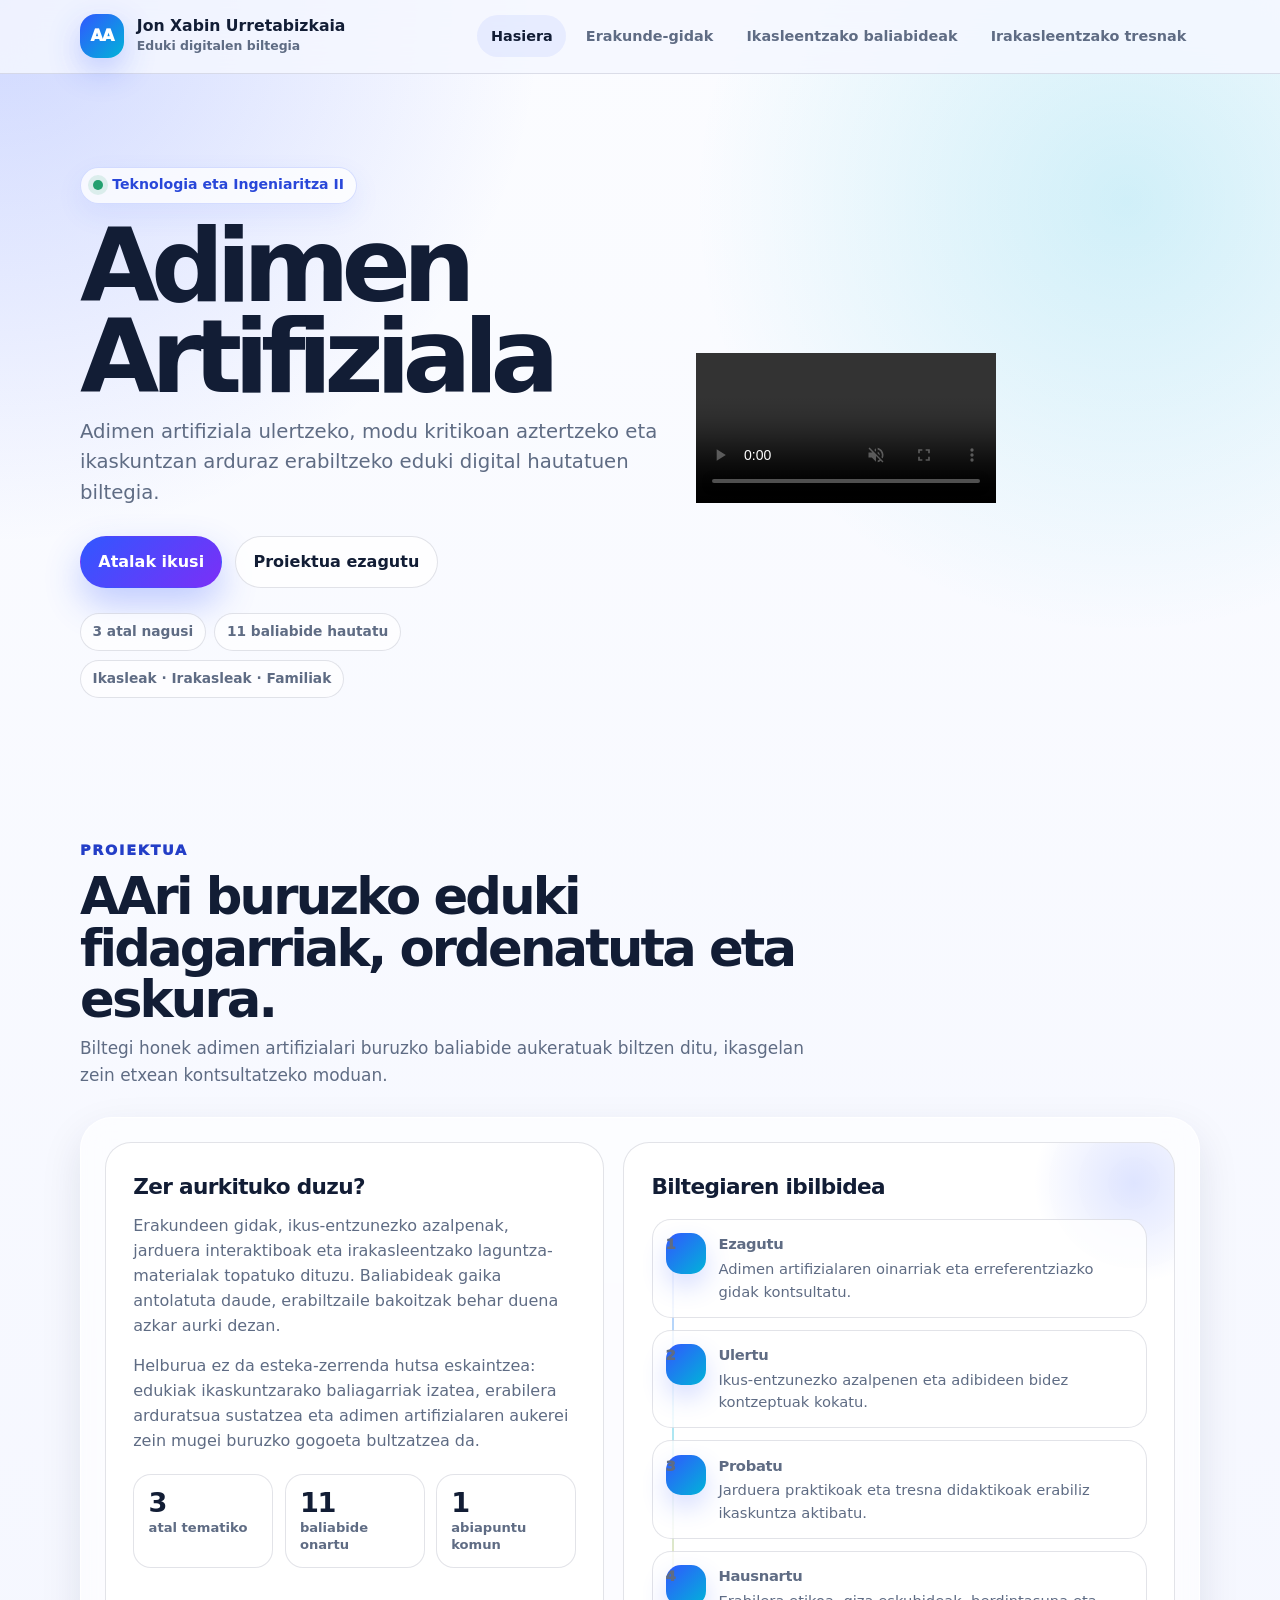
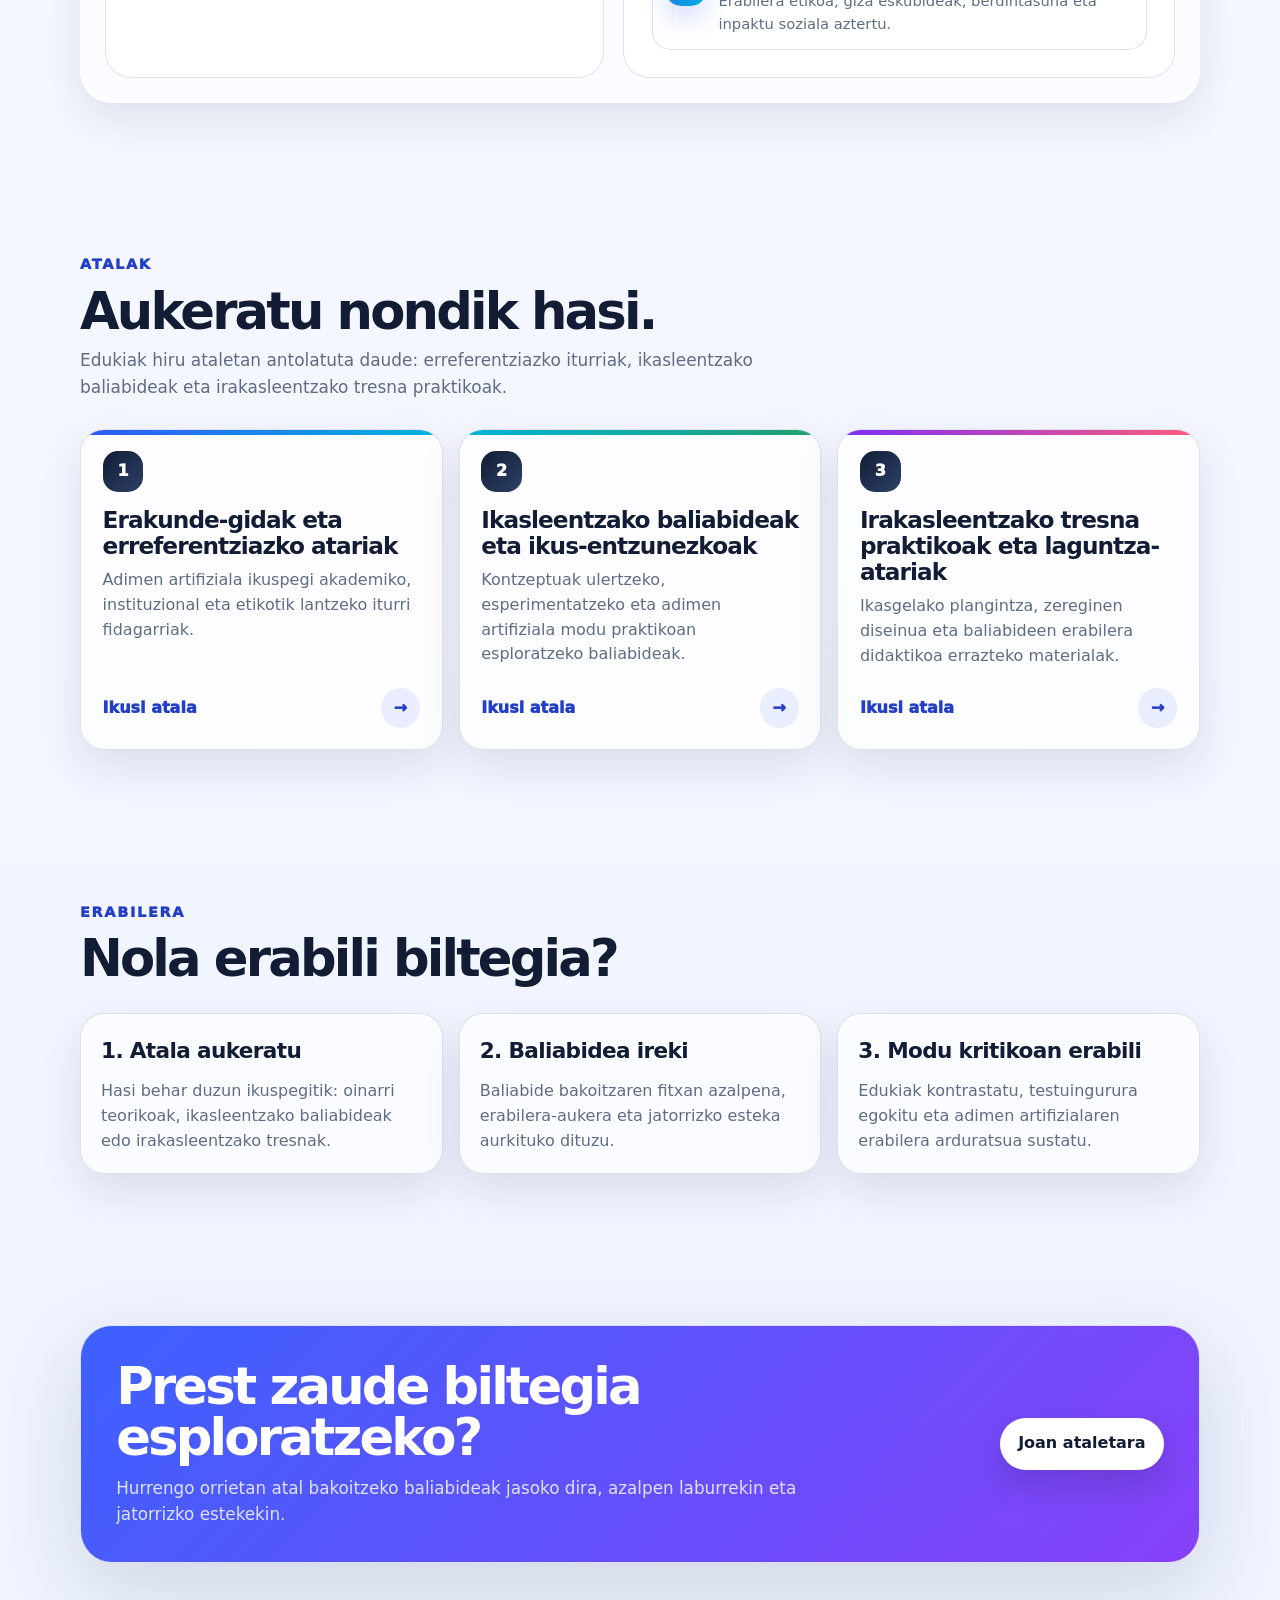
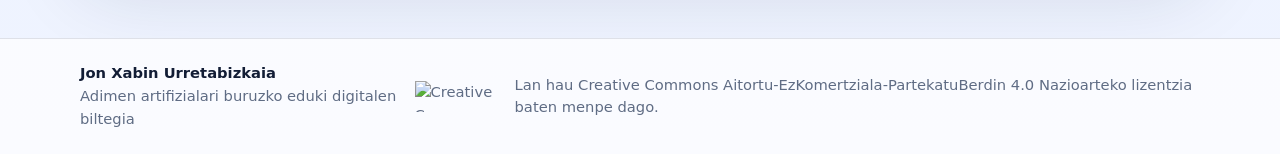
==== commit 968c3cfc: "Integrate video element in hero section Added a video element to the hero section for enhanced media" ====
--- a/index.html
+++ b/index.html
@@ -50,7 +50,7 @@
         </div>
       </div>
 
-      <div class="hero-visual" aria-hidden="true">
+      <!-- <div class="hero-visual" aria-hidden="true">
         <span class="orb orb-1"></span>
         <span class="orb orb-2"></span>
         <div class="visual-card">
@@ -65,7 +65,21 @@
             <div class="mini-card"><b>Tresnak</b><span>Praktikarako laguntzak</span></div>
           </div>
         </div>
-      </div>
+      </div> -->
+      <div class="hero-media-card">
+  <video 
+    class="hero-video"
+    autoplay 
+    muted 
+    loop 
+    playsinline 
+    controls
+    preload="metadata"
+    aria-label="Adimen artifizialari buruzko biltegi digitalaren aurkezpen animatua">
+    <source src="assets/biltegi-digitala-animazioa.mp4" type="video/mp4">
+    Zure nabigatzaileak ez du bideoa erreproduzitzeko aukerarik ematen.
+  </video>
+</div>
     </section>
 
     <section id="proiektua" class="section" aria-labelledby="proiektua-title">
